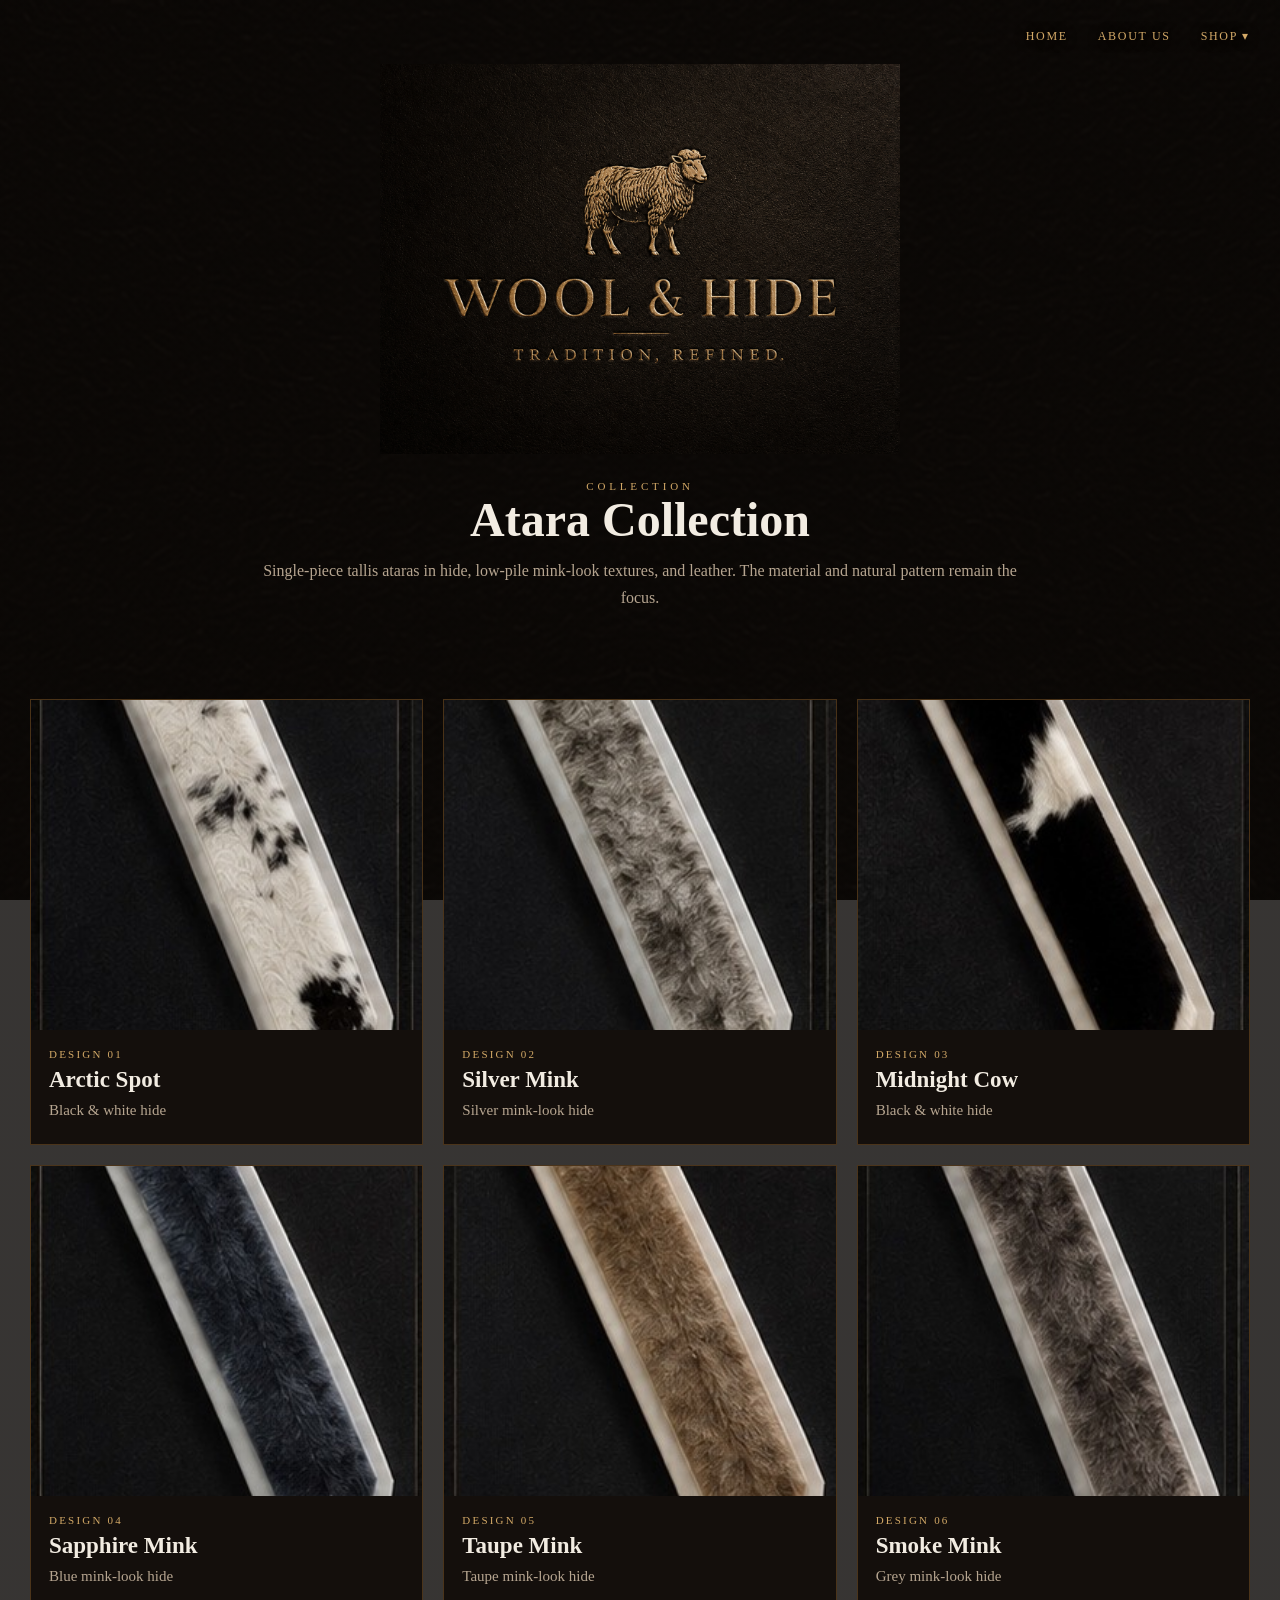
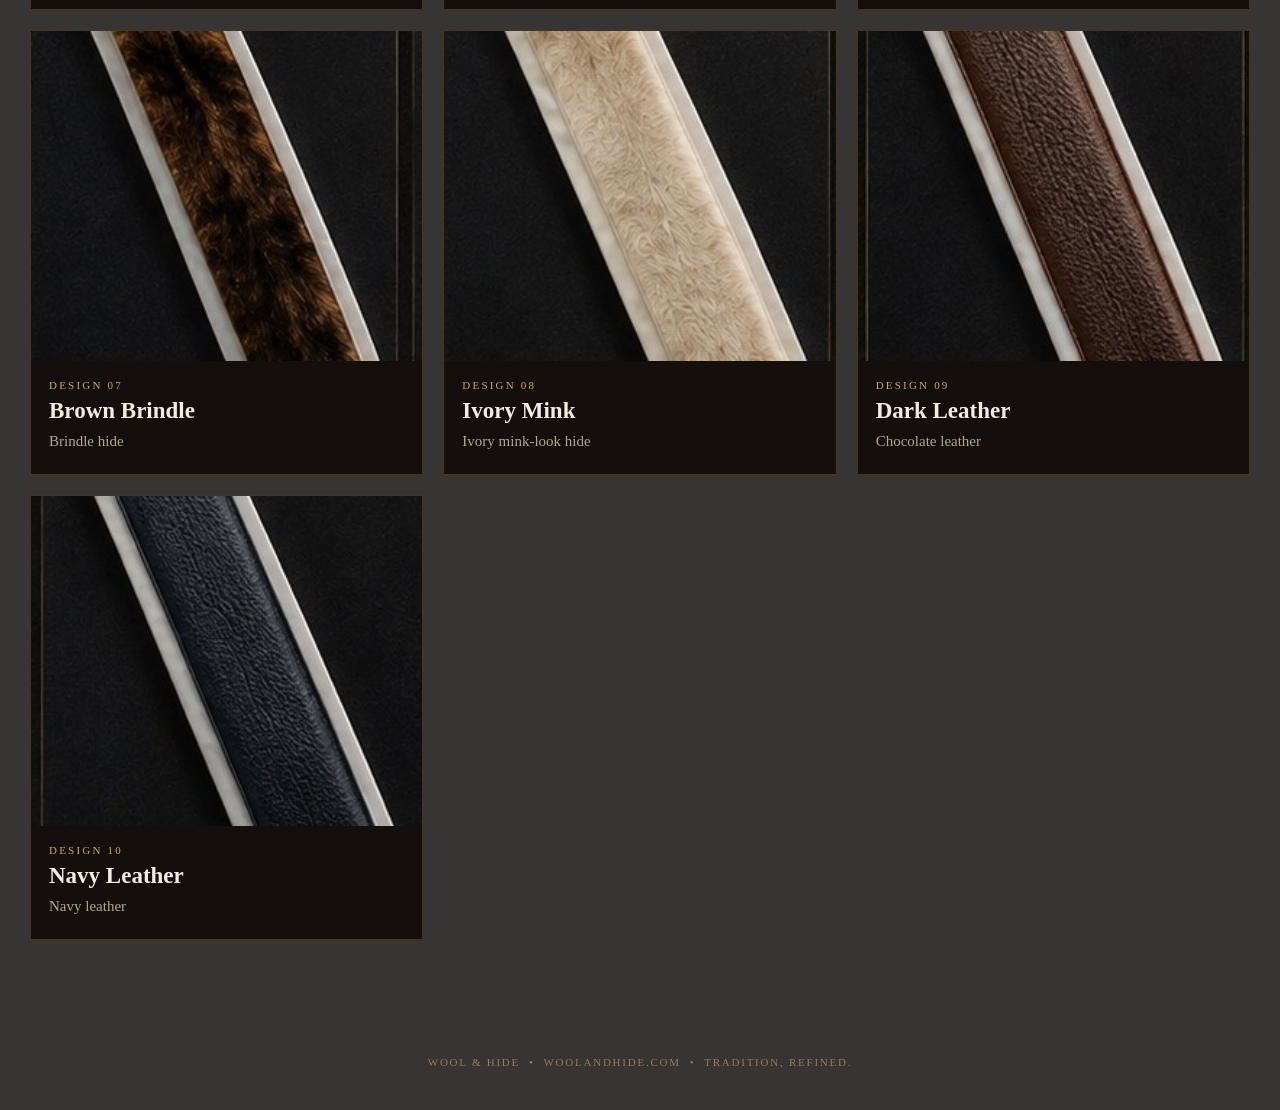
==== ataras.html @ 0e9d09ce "Add files via upload" ====
<!doctype html><html><head><meta charset="utf-8"><meta name="viewport" content="width=device-width,initial-scale=1">
<title>Atara Collection | Wool & Hide</title><link rel="stylesheet" href="styles.css"></head><body>
<header class="topbar"><div class="shell nav">
<a class="brand-mini" href="index.html">WOOL & HIDE</a>
<nav class="nav-right">
<a class="navlink" href="index.html">Home</a>
<a class="navlink" href="index.html#about">About Us</a>
<div class="dropdown">
<button class="dropbtn">Shop ▾</button>
<div class="dropdown-menu">
<a href="tallis.html">Tallis Collection</a>
<a href="ataras.html">Atara Collection</a>
<a href="gartels.html">Gartel Collection</a>
</div></div>
</nav></div></header>
<section class="page-hero"><div class="shell"><img class="logo-small" src="assets/logo.png" alt="Wool & Hide"><div class="eyebrow">Collection</div><h1>Atara Collection</h1><p>Single-piece tallis ataras in hide, low-pile mink-look textures, and leather. The material and natural pattern remain the focus.</p></div></section>
<main class="shell"><section class="grid"><article class="product" data-image="assets/products/ataras/1.jpg" data-title="Arctic Spot" data-material="Black & white hide" data-desc="A natural ivory hide with irregular dark markings. The hide itself supplies the visual pattern.">
<img src="assets/products/ataras/1.jpg" alt="Arctic Spot">
<div class="product-copy"><div class="num">Design 01</div><h3>Arctic Spot</h3><p>Black & white hide</p></div></article><article class="product" data-image="assets/products/ataras/2.jpg" data-title="Silver Mink" data-material="Silver mink-look hide" data-desc="A cool grey, low-pile hide with subtle tonal movement and a restrained finish.">
<img src="assets/products/ataras/2.jpg" alt="Silver Mink">
<div class="product-copy"><div class="num">Design 02</div><h3>Silver Mink</h3><p>Silver mink-look hide</p></div></article><article class="product" data-image="assets/products/ataras/3.jpg" data-title="Midnight Cow" data-material="Black & white hide" data-desc="A bolder black-and-white natural hide pattern with strong contrast and a traditional white border.">
<img src="assets/products/ataras/3.jpg" alt="Midnight Cow">
<div class="product-copy"><div class="num">Design 03</div><h3>Midnight Cow</h3><p>Black & white hide</p></div></article><article class="product" data-image="assets/products/ataras/4.jpg" data-title="Sapphire Mink" data-material="Blue mink-look hide" data-desc="Deep muted blue with short, controlled texture rather than a long fur appearance.">
<img src="assets/products/ataras/4.jpg" alt="Sapphire Mink">
<div class="product-copy"><div class="num">Design 04</div><h3>Sapphire Mink</h3><p>Blue mink-look hide</p></div></article><article class="product" data-image="assets/products/ataras/5.jpg" data-title="Taupe Mink" data-material="Taupe mink-look hide" data-desc="Warm taupe with natural tonal variation and a soft, understated finish.">
<img src="assets/products/ataras/5.jpg" alt="Taupe Mink">
<div class="product-copy"><div class="num">Design 05</div><h3>Taupe Mink</h3><p>Taupe mink-look hide</p></div></article><article class="product" data-image="assets/products/ataras/6.jpg" data-title="Smoke Mink" data-material="Grey mink-look hide" data-desc="Smoky charcoal-grey texture with slight movement through the surface.">
<img src="assets/products/ataras/6.jpg" alt="Smoke Mink">
<div class="product-copy"><div class="num">Design 06</div><h3>Smoke Mink</h3><p>Grey mink-look hide</p></div></article><article class="product" data-image="assets/products/ataras/7.jpg" data-title="Brown Brindle" data-material="Brindle hide" data-desc="Natural dark brown and black brindle striping for a rich, masculine hide pattern.">
<img src="assets/products/ataras/7.jpg" alt="Brown Brindle">
<div class="product-copy"><div class="num">Design 07</div><h3>Brown Brindle</h3><p>Brindle hide</p></div></article><article class="product" data-image="assets/products/ataras/8.jpg" data-title="Ivory Mink" data-material="Ivory mink-look hide" data-desc="Cream and ivory tonal texture for a lighter, refined option.">
<img src="assets/products/ataras/8.jpg" alt="Ivory Mink">
<div class="product-copy"><div class="num">Design 08</div><h3>Ivory Mink</h3><p>Ivory mink-look hide</p></div></article><article class="product" data-image="assets/products/ataras/9.jpg" data-title="Dark Leather" data-material="Chocolate leather" data-desc="Deep brown leather, clean and understated, with the material itself providing the finish.">
<img src="assets/products/ataras/9.jpg" alt="Dark Leather">
<div class="product-copy"><div class="num">Design 09</div><h3>Dark Leather</h3><p>Chocolate leather</p></div></article><article class="product" data-image="assets/products/ataras/10.jpg" data-title="Navy Leather" data-material="Navy leather" data-desc="Very dark navy leather that reads almost black from a distance with subtle blue character up close.">
<img src="assets/products/ataras/10.jpg" alt="Navy Leather">
<div class="product-copy"><div class="num">Design 10</div><h3>Navy Leather</h3><p>Navy leather</p></div></article></section></main>
<div class="modal"><div class="modal-card">
<div class="modal-media"><div class="modal-main-wrap"><img class="modal-image" src="" alt=""></div><div class="modal-thumbs"></div></div>
<div class="modal-info"><button class="close">×</button><div class="eyebrow modal-material"></div><h2 class="modal-title"></h2><div class="detail-rule"></div><p class="modal-desc"></p><div class="detail-list">Wool & Hide<br>Concept collection • No online checkout</div></div>
</div></div>
<footer><div class="shell">Wool &amp; Hide &nbsp;•&nbsp; woolandhide.com &nbsp;•&nbsp; Tradition, Refined.</div></footer><script src="site.js"></script></body></html>
---- styles.css ----
:root{
  --black:#080706;
  --black2:#0e0a08;
  --espresso:#1b110c;
  --gold:#b37a36;
  --gold2:#d3a967;
  --cream:#efe3d2;
  --muted:#b6a590;
  --line:rgba(179,122,54,.35);
  --panel:rgba(19,13,9,.94);
}
*{box-sizing:border-box}
html{scroll-behavior:smooth}
body{
  margin:0;color:var(--cream);font-family:Georgia,"Times New Roman",serif;
  background:
    linear-gradient(rgba(10,7,5,.18),rgba(7,5,4,.30)),
    url("assets/leather-bg-uniform.jpg") center top / cover fixed no-repeat;
  min-height:100vh;
}
a{color:inherit;text-decoration:none}
img{display:block;max-width:100%}
.shell{width:min(1220px,calc(100% - 40px));margin:auto}

/* NAV */
.topbar{
  position:absolute;top:0;left:0;right:0;z-index:50;
  background:transparent;border-bottom:0;backdrop-filter:none
}
.nav{height:72px;display:flex;align-items:center;justify-content:flex-end}
.brand-mini{display:none}
.nav-right{display:flex;align-items:center;gap:30px}
.navlink,.dropbtn{
  background:none;border:0;color:var(--gold2);font:inherit;cursor:pointer;
  text-transform:uppercase;letter-spacing:.14em;font-size:12px;padding:24px 0;
  text-shadow:0 1px 12px rgba(0,0,0,.5)
}
.navlink:hover,.dropbtn:hover{color:#e7c58b}
.dropdown{position:relative}
.dropdown-menu{
  position:absolute;right:0;top:58px;min-width:240px;background:#1a100b;
  border:1px solid rgba(179,122,54,.48);box-shadow:0 20px 55px rgba(0,0,0,.55);
  opacity:0;visibility:hidden;transform:translateY(-8px);transition:.18s ease
}
.dropdown:hover .dropdown-menu,.dropdown:focus-within .dropdown-menu{
  opacity:1;visibility:visible;transform:translateY(0)
}
.dropdown-menu a{
  display:block;padding:16px 18px;border-bottom:1px solid rgba(179,122,54,.15);
  font-size:13px;text-transform:uppercase;letter-spacing:.1em;color:var(--gold2)
}
.dropdown-menu a:hover{background:#24160e;color:#f0cf95}

/* HERO */
.hero{
  min-height:76vh;display:flex;align-items:center;justify-content:center;
  padding:92px 20px 52px;text-align:center
}
.hero-inner{width:min(1020px,100%)}
.hero-logo{width:min(960px,98%);margin:0 auto;filter:drop-shadow(0 24px 48px rgba(0,0,0,.5))}
.hero-kicker{margin-top:24px;color:var(--gold2);letter-spacing:.38em;text-transform:uppercase;font-size:12px}
.hero-copy{max-width:760px;margin:17px auto 0;color:#cbbba7;line-height:1.78;font-size:18px}
.btn{
  display:inline-block;margin-top:28px;padding:14px 24px;border:1px solid var(--gold);
  color:var(--gold2);text-transform:uppercase;letter-spacing:.14em;font-size:12px
}
.btn:hover{background:var(--gold);color:#100b08}

/* SECTIONS */
.section{padding:76px 0}
.section.alt{background:transparent;border:0}
.section-head{text-align:center;margin-bottom:38px}
.eyebrow{color:var(--gold2);font-size:11px;letter-spacing:.35em;text-transform:uppercase}
h1,h2,h3{font-weight:600}
.section h2{font-size:44px;margin:10px 0 12px}
.section-head p{max-width:740px;margin:0 auto;color:var(--muted);font-size:17px;line-height:1.7}

/* ABOUT */
.about-grid{display:grid;grid-template-columns:1.05fr .95fr;gap:44px;align-items:center}
.about-copy h2{font-size:44px;margin:8px 0 16px}
.about-copy p{color:#c6b6a2;line-height:1.8;font-size:17px}
.about-panel{
  min-height:380px;border:1px solid var(--line);padding:28px;display:flex;align-items:flex-end;
  background:
    linear-gradient(180deg,rgba(0,0,0,.05),rgba(0,0,0,.65)),
    url('assets/products/challah/3.jpg') center/cover no-repeat;
  box-shadow:inset 0 0 0 8px rgba(0,0,0,.12)
}
.about-quote{
  background:rgba(10,7,5,.83);border:1px solid var(--line);padding:24px;
  color:var(--cream);font-size:22px;line-height:1.5
}

/* COLLECTIONS */
.collections{display:grid;grid-template-columns:repeat(3,1fr);gap:24px}
.collection-card{
  border:1px solid var(--line);background:linear-gradient(180deg,rgba(20,13,9,.92),rgba(13,9,7,.94));
  overflow:hidden;transition:.2s ease
}
.collection-card:hover{transform:translateY(-5px);border-color:rgba(211,169,103,.72)}
.collection-card img{width:100%;height:355px;object-fit:cover}
.collection-body{padding:23px}
.collection-body h3{font-size:28px;margin:0 0 8px;color:var(--gold2)}
.collection-body p{margin:0 0 18px;color:#c2b19c;line-height:1.6}
.collection-link{font-size:12px;letter-spacing:.18em;text-transform:uppercase;color:var(--gold2)}

/* PAGE HERO */
.page-hero{text-align:center;padding:64px 0 38px;border-bottom:1px solid var(--line)}
.page-hero .logo-small{width:min(520px,88%);margin:0 auto 26px}
.page-hero h1{font-size:48px;margin:0 0 10px}
.page-hero p{max-width:760px;margin:auto;color:var(--muted);line-height:1.7}

/* PRODUCTS */
.grid{display:grid;grid-template-columns:repeat(3,1fr);gap:20px;padding:50px 0 82px}
.product{
  cursor:pointer;background:rgba(18,12,9,.93);border:1px solid var(--line);overflow:hidden;transition:.2s ease
}
.product:hover{transform:translateY(-4px);border-color:rgba(211,169,103,.72)}
.product img{width:100%;height:330px;object-fit:cover}
.product-copy{padding:18px 18px 21px}
.num{font-size:11px;color:var(--gold2);letter-spacing:.2em;text-transform:uppercase}
.product h3{font-size:23px;margin:7px 0 6px}
.product p{color:var(--muted);line-height:1.55;margin:0;font-size:15px}

/* MODAL */
.modal{position:fixed;inset:0;background:rgba(0,0,0,.86);display:none;align-items:center;justify-content:center;padding:25px;z-index:80}
.modal.open{display:flex}
.modal-card{max-width:980px;width:100%;display:grid;grid-template-columns:1.15fr .85fr;background:#0f0a08;border:1px solid rgba(211,169,103,.55);box-shadow:0 25px 80px #000}
.modal-card img{width:100%;height:620px;object-fit:cover}
.modal-info{padding:42px;position:relative}
.close{position:absolute;top:18px;right:18px;background:none;border:0;color:var(--cream);font-size:30px;cursor:pointer}
.modal-info h2{font-size:38px;margin:36px 0 12px}
.modal-info p{color:#c9baa7;line-height:1.75}
.detail-rule{width:70px;border-top:1px solid var(--gold);margin:24px 0}
.detail-list{color:var(--muted);line-height:1.9}

footer{border-top:1px solid var(--line);padding:34px 0 42px;text-align:center;color:#987b59;letter-spacing:.16em;text-transform:uppercase;font-size:11px}

@media(max-width:860px){
  .shell{width:min(100% - 24px,1220px)}
  .nav{height:58px}.brand-mini{font-size:14px}.nav-right{gap:17px}.navlink,.dropbtn{font-size:10px}
  .hero{min-height:62vh;padding-top:46px}.hero-copy{font-size:16px}
  .about-grid,.collections,.grid{grid-template-columns:1fr}
  .collection-card img,.product img{height:auto;max-height:440px}
  .section h2,.about-copy h2{font-size:34px}.page-hero h1{font-size:38px}
  .modal-card{grid-template-columns:1fr;max-height:90vh;overflow:auto}.modal-card img{height:auto}
}

/* Gartel multi-view product gallery */
.modal-media{background:#0b0806;display:flex;flex-direction:column;min-width:0}
.modal-main-wrap{display:flex;align-items:center;justify-content:center;min-height:500px;background:#0a0705}
.modal-card .modal-image{width:100%;height:560px;object-fit:contain;background:#0a0705}
.modal-thumbs{display:grid;grid-template-columns:repeat(3,1fr);gap:8px;padding:10px;background:#0a0705;border-top:1px solid var(--line)}
.modal-thumb{border:1px solid rgba(179,122,54,.25);background:#110b08;padding:0;cursor:pointer;overflow:hidden}
.modal-thumb.active{border-color:var(--gold2)}
.modal-thumb img{width:100%;height:92px;object-fit:cover}
.view-label{display:block;padding:7px 5px;color:var(--muted);font-family:Georgia,"Times New Roman",serif;font-size:10px;letter-spacing:.12em;text-transform:uppercase}
.product-view-note{margin-top:10px;color:#9d876d;font-size:12px;letter-spacing:.08em;text-transform:uppercase}
@media(max-width:860px){
 .modal-main-wrap{min-height:0}
 .modal-card .modal-image{height:auto;max-height:55vh}
 .modal-thumb img{height:70px}
}

/* Continuous homepage flow */
.hero + .section,
.section + .section{
  border-top:0 !important;
}
#about,
#collections{
  box-shadow:none !important;
}

/* Single continuous hide surface */
.hero,.section,#about,#collections,.page-hero,main,footer{background:transparent}

/* Uniform continuous leather surface across all sections */
.hero,.section,.section.alt,#about,#collections,.page-hero,main,footer{
  background:transparent !important;
  border-top:0 !important;
  border-bottom:0 !important;
  box-shadow:none !important;
}


/* Added for 4 home collection cards including Lulav & Esrog Sets */
@media(min-width:861px) and (max-width:1200px){
  .collections{grid-template-columns:repeat(2,1fr)}
}
@media(min-width:1201px){
  .collections{grid-template-columns:repeat(4,1fr)}
}

/* Homepage hierarchy: collections first and more prominent */
#collections{
  padding-top:42px;
  padding-bottom:84px;
}
#collections .section-head{
  margin-bottom:30px;
}
#collections .section-head h2{
  font-size:50px;
}
#collections .collection-card{
  box-shadow:0 18px 45px rgba(0,0,0,.24);
}
#about{
  padding-top:68px;
}

/* Five collection cards on larger screens */
@media(min-width:1201px){
  .collections{grid-template-columns:repeat(5,1fr);gap:18px}
  .collection-card img{height:285px}
  .collection-body{padding:19px}
  .collection-body h3{font-size:24px}
  .collection-body p{font-size:14px}
}

/* Homepage: let the products take over immediately after the logo */
body.homepage .hero{min-height:auto}

/* v21 homepage hierarchy */
.hero{
  min-height:auto;
  padding:88px 20px 28px;
}
#collections{
  padding-top:18px !important;
  padding-bottom:74px;
}
#collections .collections{
  margin-top:0;
}
@media(min-width:1201px){
  #collections .collections{
    grid-template-columns:repeat(5,1fr);
    gap:18px;
  }
  #collections .collection-card img{
    height:285px;
  }
  #collections .collection-body{
    padding:19px;
  }
  #collections .collection-body h3{
    font-size:23px;
  }
}
@media(min-width:861px) and (max-width:1200px){
  #collections .collections{grid-template-columns:repeat(3,1fr)}
}


/* v22 small collections heading */
.collections-head{
  margin-bottom:18px;
  text-align:center;
}
.collections-head .eyebrow{
  font-size:18px;
  letter-spacing:.18em;
}

/* v27 Tallis Collection */
@media(min-width:1201px){
  #collections .collections{
    grid-template-columns:repeat(3,1fr);
    gap:22px;
  }
}
.tallis-grid .product img{
  object-fit:cover;
  object-position:center top;
}

/* Wool & Hide launch theme */
:root{
  --gold:#c9a46a;
  --cream:#f2ece2;
  --espresso:#120d09;
}
body{
  background:
    linear-gradient(rgba(11,8,6,.82),rgba(11,8,6,.82)),
    url('assets/leather-bg-uniform.jpg') center/cover fixed;
}
.hero-kicker{
  letter-spacing:.34em;
  text-transform:uppercase;
}
#collections .collections{
  grid-template-columns:repeat(3,minmax(0,1fr)) !important;
  gap:28px !important;
}
.collection-card{
  border:1px solid rgba(201,164,106,.18);
  background:rgba(16,11,8,.82);
}
.collection-body h3{
  letter-spacing:.04em;
}
@media(max-width:900px){
  #collections .collections{grid-template-columns:1fr !important;}
}
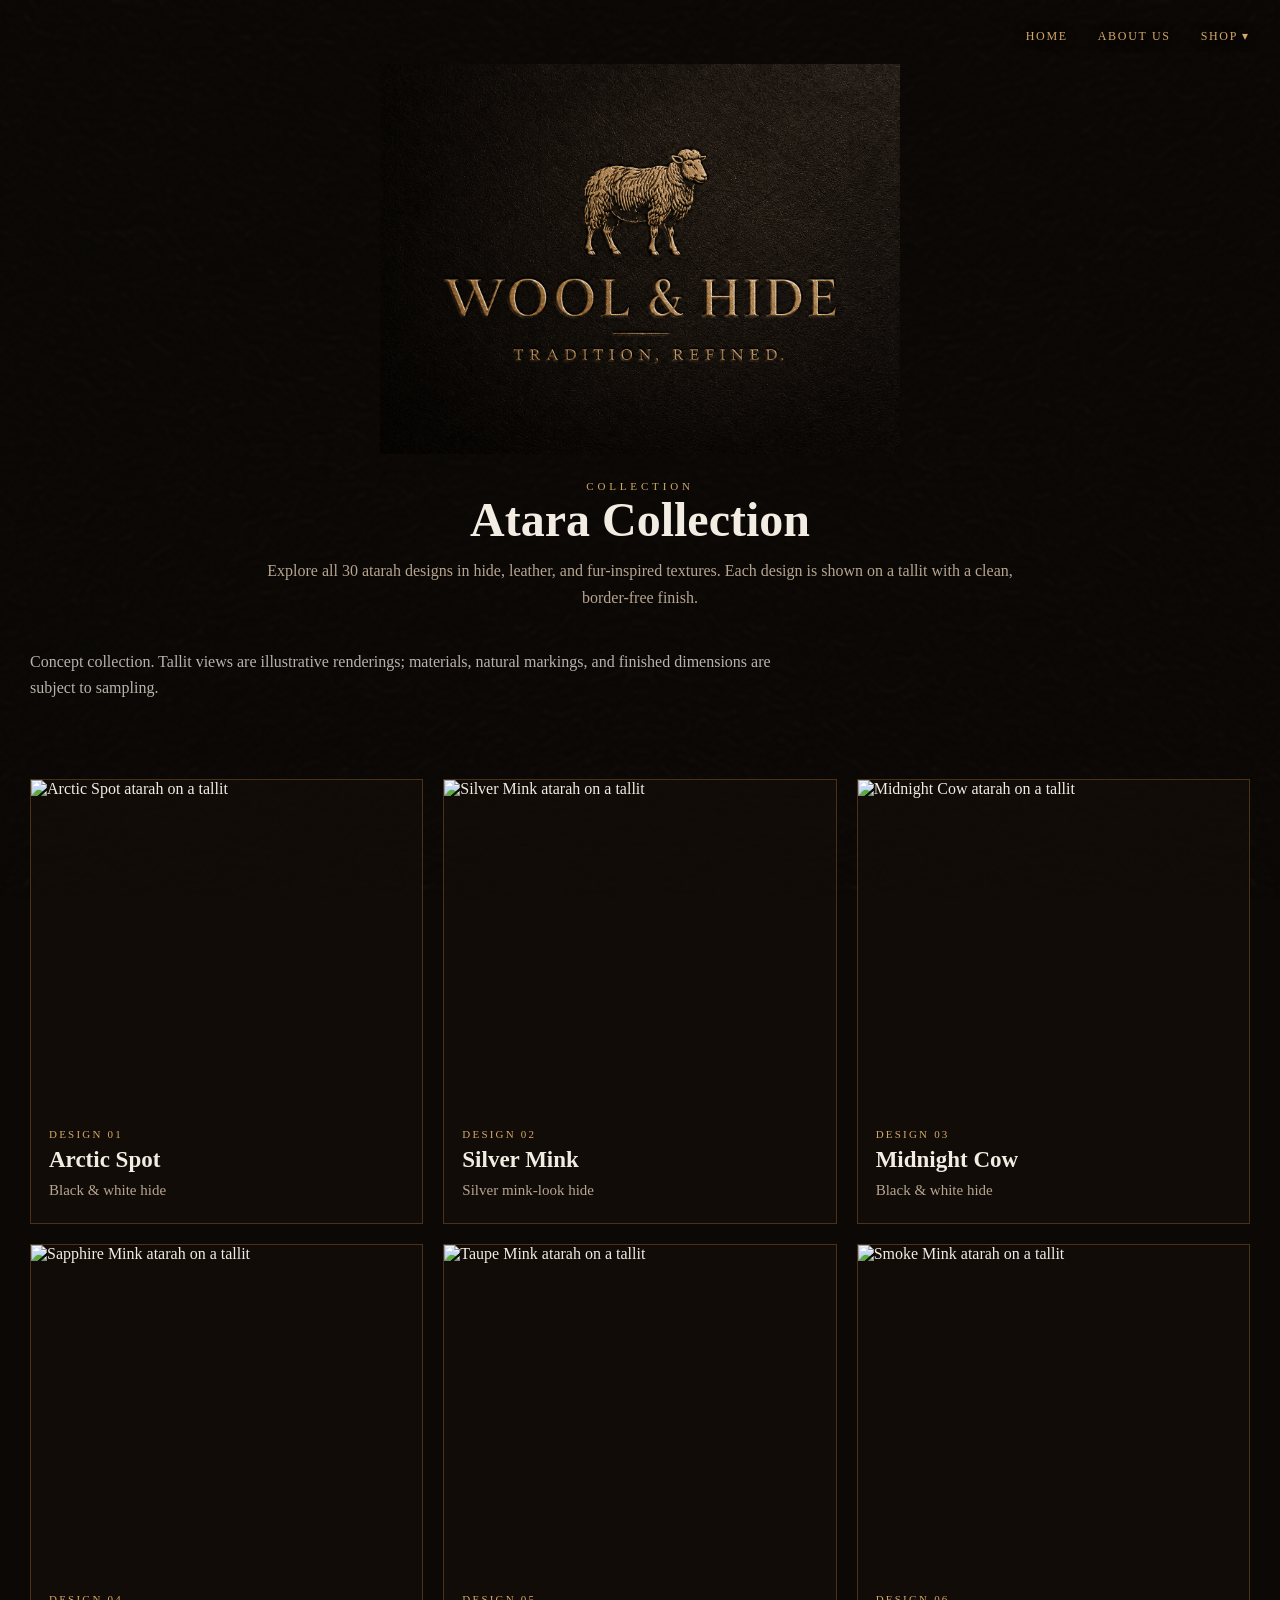
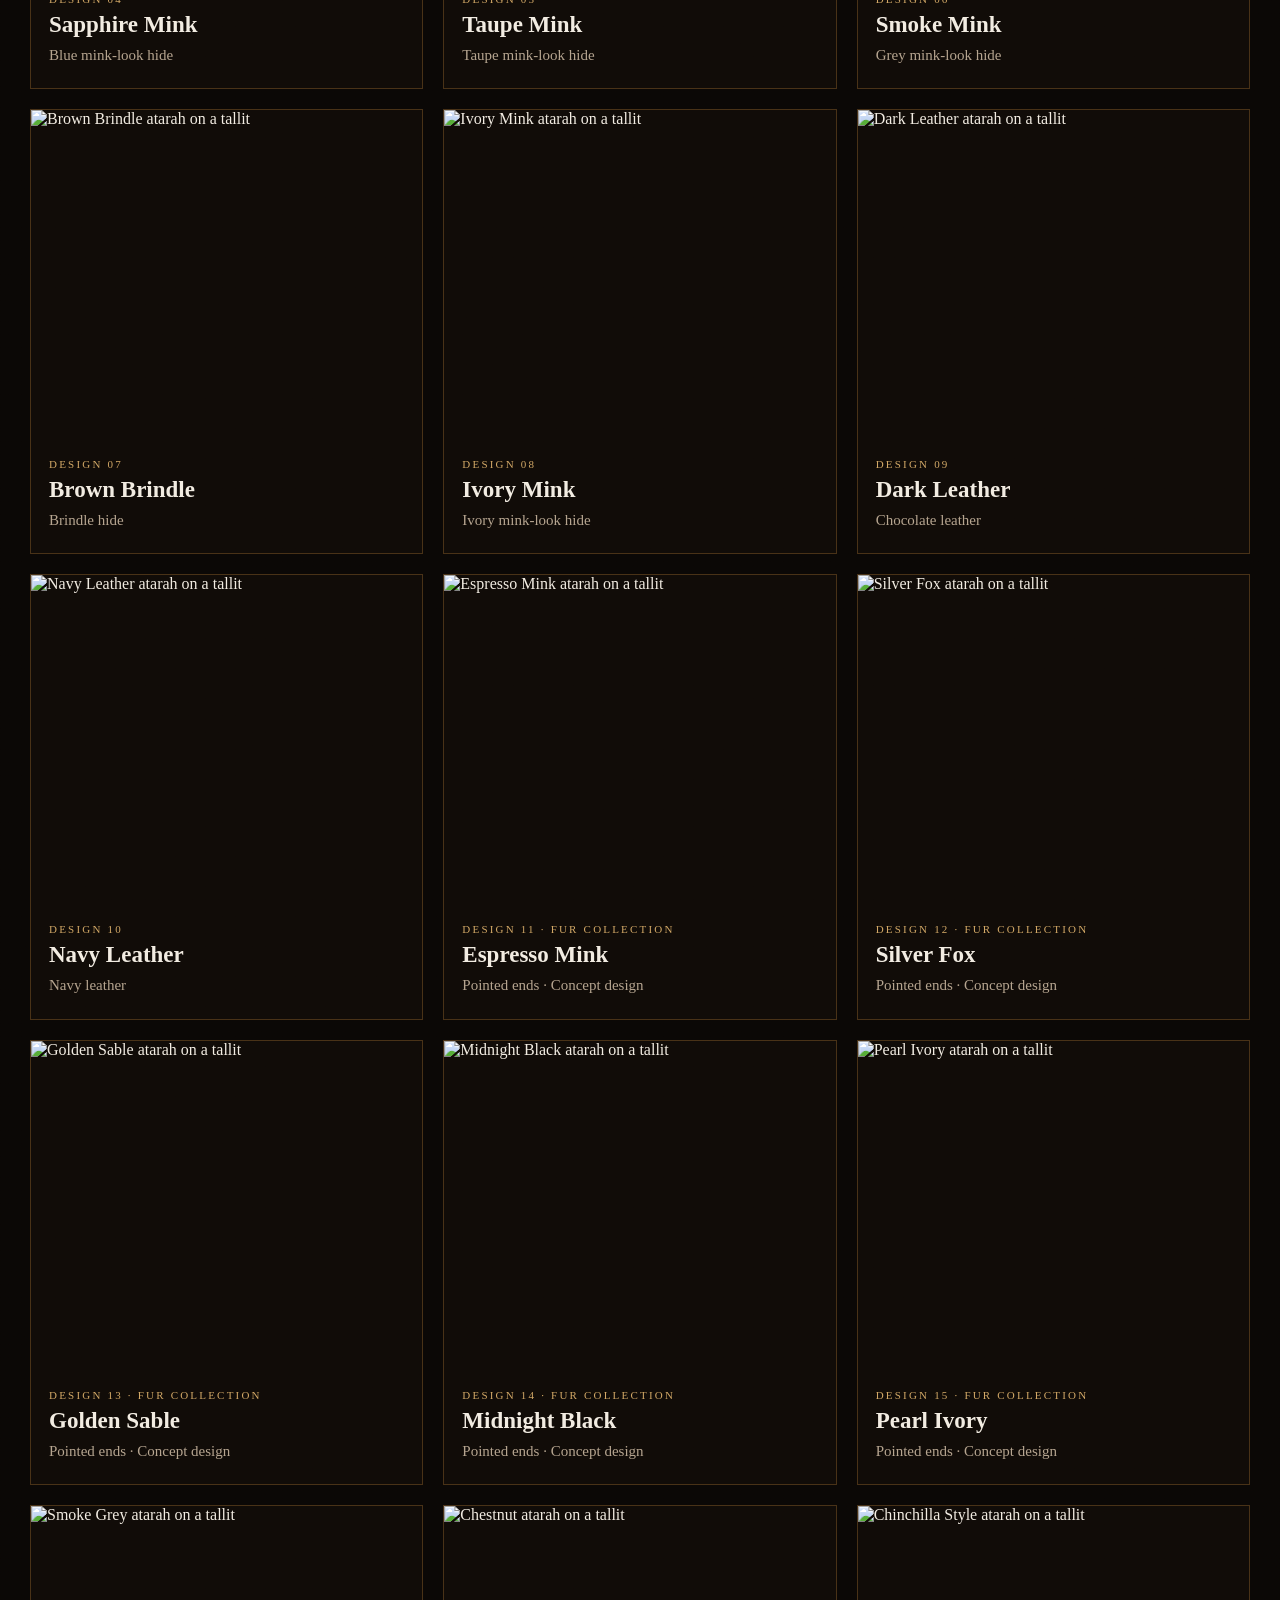
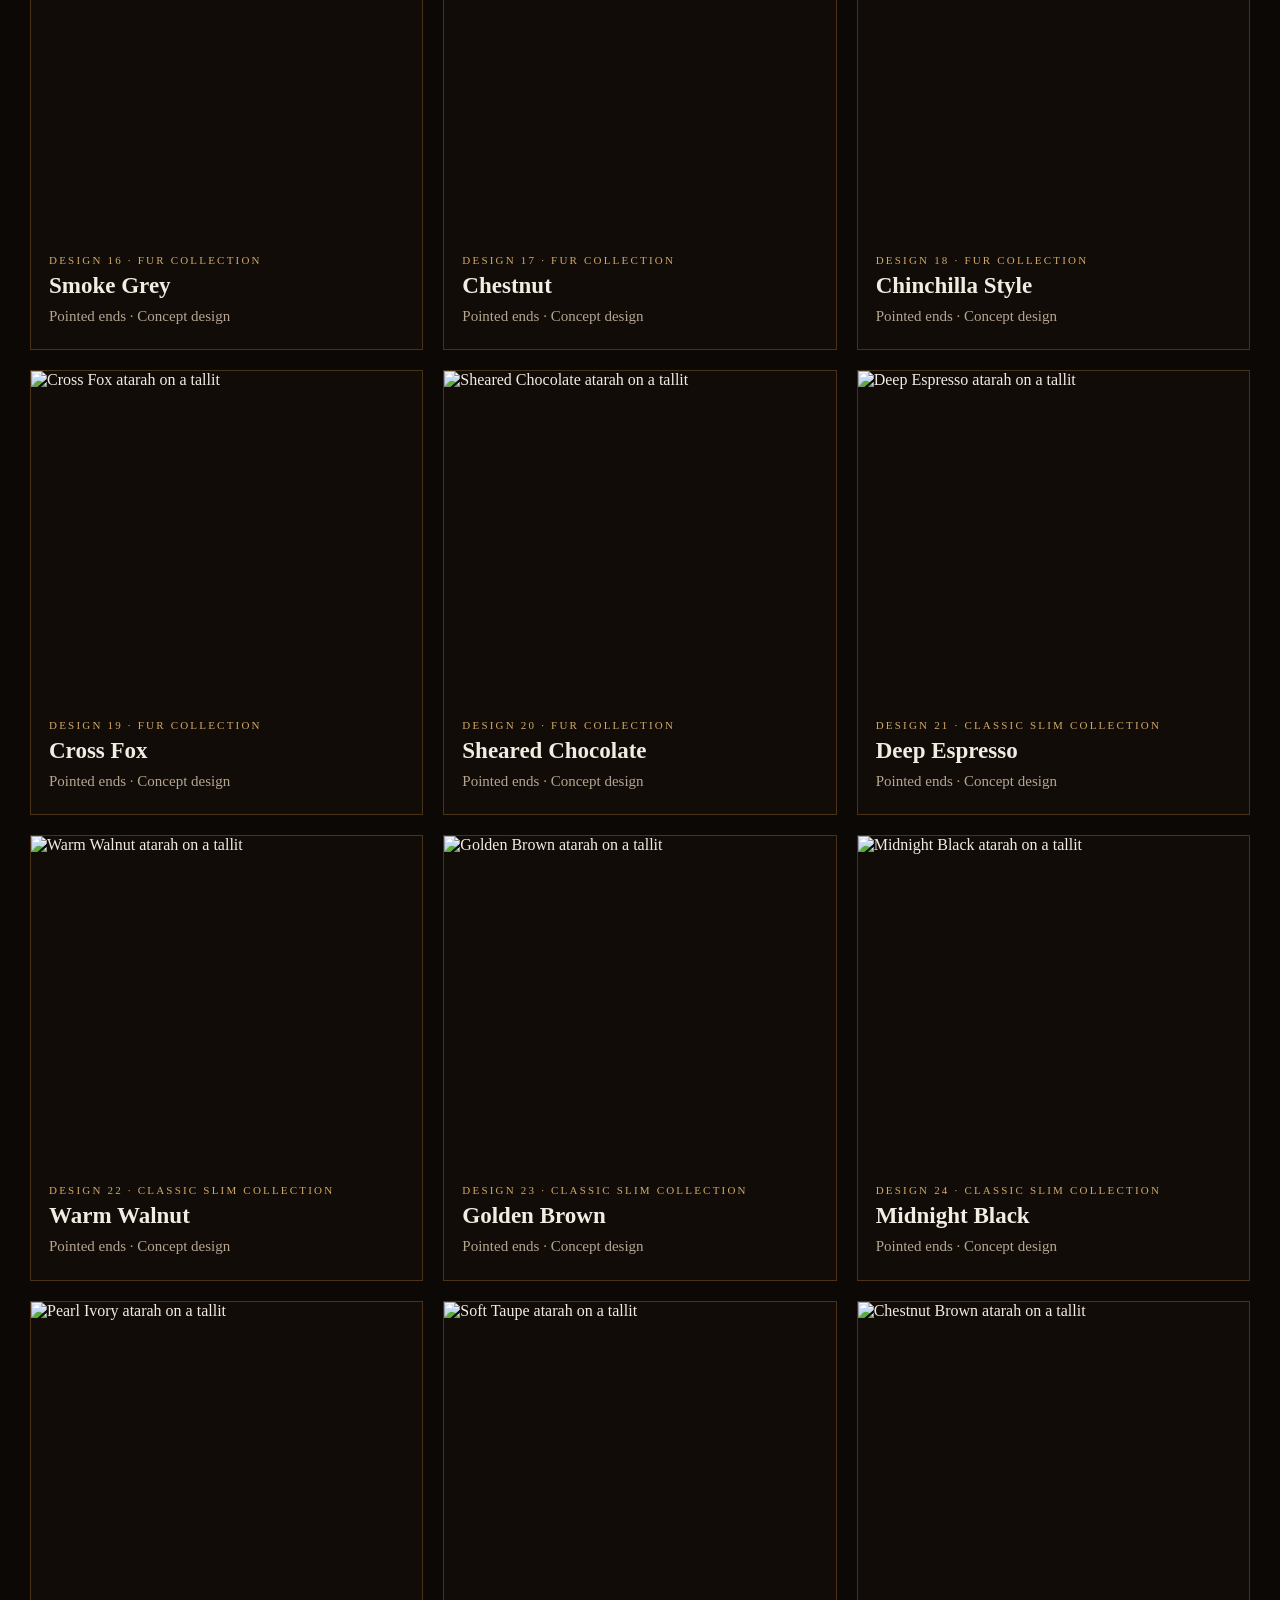
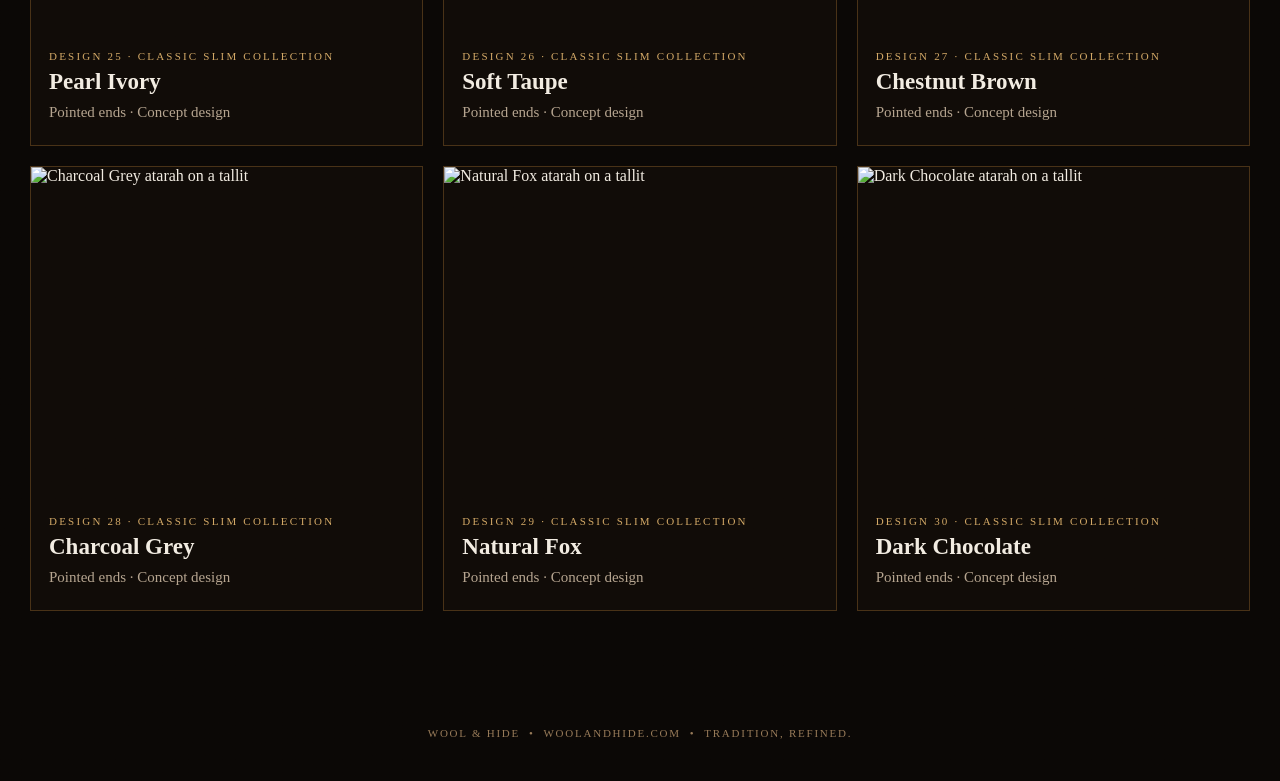
==== commit c0d6d9c7: "Add files via upload" ====
--- a/ataras.html
+++ b/ataras.html
@@ -1,7 +1,9 @@
-<!doctype html><html><head><meta charset="utf-8"><meta name="viewport" content="width=device-width,initial-scale=1">
-<title>Atara Collection | Wool & Hide</title><link rel="stylesheet" href="styles.css"></head><body>
+<!DOCTYPE html>
+
+<html><head><meta charset="utf-8"/><meta content="width=device-width,initial-scale=1" name="viewport"/>
+<title>Atara Collection | Wool &amp; Hide</title><link href="styles.css" rel="stylesheet"/></head><body>
 <header class="topbar"><div class="shell nav">
-<a class="brand-mini" href="index.html">WOOL & HIDE</a>
+<a class="brand-mini" href="index.html">WOOL &amp; HIDE</a>
 <nav class="nav-right">
 <a class="navlink" href="index.html">Home</a>
 <a class="navlink" href="index.html#about">About Us</a>
@@ -11,32 +13,35 @@
 <a href="tallis.html">Tallis Collection</a>
 <a href="ataras.html">Atara Collection</a>
 <a href="gartels.html">Gartel Collection</a>
+<a href="lulav-esrog.html">Lulav &amp; Esrog</a>
+<a href="megillah.html">Megillah Collection</a>
+<a href="tallis-bags.html">Tallis Bags</a>
 </div></div>
 </nav></div></header>
-<section class="page-hero"><div class="shell"><img class="logo-small" src="assets/logo.png" alt="Wool & Hide"><div class="eyebrow">Collection</div><h1>Atara Collection</h1><p>Single-piece tallis ataras in hide, low-pile mink-look textures, and leather. The material and natural pattern remain the focus.</p></div></section>
-<main class="shell"><section class="grid"><article class="product" data-image="assets/products/ataras/1.jpg" data-title="Arctic Spot" data-material="Black & white hide" data-desc="A natural ivory hide with irregular dark markings. The hide itself supplies the visual pattern.">
-<img src="assets/products/ataras/1.jpg" alt="Arctic Spot">
-<div class="product-copy"><div class="num">Design 01</div><h3>Arctic Spot</h3><p>Black & white hide</p></div></article><article class="product" data-image="assets/products/ataras/2.jpg" data-title="Silver Mink" data-material="Silver mink-look hide" data-desc="A cool grey, low-pile hide with subtle tonal movement and a restrained finish.">
-<img src="assets/products/ataras/2.jpg" alt="Silver Mink">
-<div class="product-copy"><div class="num">Design 02</div><h3>Silver Mink</h3><p>Silver mink-look hide</p></div></article><article class="product" data-image="assets/products/ataras/3.jpg" data-title="Midnight Cow" data-material="Black & white hide" data-desc="A bolder black-and-white natural hide pattern with strong contrast and a traditional white border.">
-<img src="assets/products/ataras/3.jpg" alt="Midnight Cow">
-<div class="product-copy"><div class="num">Design 03</div><h3>Midnight Cow</h3><p>Black & white hide</p></div></article><article class="product" data-image="assets/products/ataras/4.jpg" data-title="Sapphire Mink" data-material="Blue mink-look hide" data-desc="Deep muted blue with short, controlled texture rather than a long fur appearance.">
-<img src="assets/products/ataras/4.jpg" alt="Sapphire Mink">
-<div class="product-copy"><div class="num">Design 04</div><h3>Sapphire Mink</h3><p>Blue mink-look hide</p></div></article><article class="product" data-image="assets/products/ataras/5.jpg" data-title="Taupe Mink" data-material="Taupe mink-look hide" data-desc="Warm taupe with natural tonal variation and a soft, understated finish.">
-<img src="assets/products/ataras/5.jpg" alt="Taupe Mink">
-<div class="product-copy"><div class="num">Design 05</div><h3>Taupe Mink</h3><p>Taupe mink-look hide</p></div></article><article class="product" data-image="assets/products/ataras/6.jpg" data-title="Smoke Mink" data-material="Grey mink-look hide" data-desc="Smoky charcoal-grey texture with slight movement through the surface.">
-<img src="assets/products/ataras/6.jpg" alt="Smoke Mink">
-<div class="product-copy"><div class="num">Design 06</div><h3>Smoke Mink</h3><p>Grey mink-look hide</p></div></article><article class="product" data-image="assets/products/ataras/7.jpg" data-title="Brown Brindle" data-material="Brindle hide" data-desc="Natural dark brown and black brindle striping for a rich, masculine hide pattern.">
-<img src="assets/products/ataras/7.jpg" alt="Brown Brindle">
-<div class="product-copy"><div class="num">Design 07</div><h3>Brown Brindle</h3><p>Brindle hide</p></div></article><article class="product" data-image="assets/products/ataras/8.jpg" data-title="Ivory Mink" data-material="Ivory mink-look hide" data-desc="Cream and ivory tonal texture for a lighter, refined option.">
-<img src="assets/products/ataras/8.jpg" alt="Ivory Mink">
-<div class="product-copy"><div class="num">Design 08</div><h3>Ivory Mink</h3><p>Ivory mink-look hide</p></div></article><article class="product" data-image="assets/products/ataras/9.jpg" data-title="Dark Leather" data-material="Chocolate leather" data-desc="Deep brown leather, clean and understated, with the material itself providing the finish.">
-<img src="assets/products/ataras/9.jpg" alt="Dark Leather">
-<div class="product-copy"><div class="num">Design 09</div><h3>Dark Leather</h3><p>Chocolate leather</p></div></article><article class="product" data-image="assets/products/ataras/10.jpg" data-title="Navy Leather" data-material="Navy leather" data-desc="Very dark navy leather that reads almost black from a distance with subtle blue character up close.">
-<img src="assets/products/ataras/10.jpg" alt="Navy Leather">
-<div class="product-copy"><div class="num">Design 10</div><h3>Navy Leather</h3><p>Navy leather</p></div></article></section></main>
+<section class="page-hero"><div class="shell"><img alt="Wool &amp; Hide" class="logo-small" src="assets/logo.png"/><div class="eyebrow">Collection</div><h1>Atara Collection</h1><p>Explore all 30 atarah designs in hide, leather, and fur-inspired textures. Each design is shown on a tallit with a clean, border-free finish.</p></div></section>
+<main class="shell"><p class="collection-note">Concept collection. Tallit views are illustrative renderings; materials, natural markings, and finished dimensions are subject to sampling.</p><section class="grid"><article aria-label="View Arctic Spot" class="product" data-desc="A natural ivory hide with irregular dark markings. The hide itself supplies the visual pattern. Flush-edge finish with no decorative border. Tallit view is an illustrative concept rendering." data-gallery="assets/products/ataras/1-borderless.jpg" data-image="assets/products/ataras/1-borderless.jpg" data-material="Black &amp; white hide" data-title="Arctic Spot" role="button" tabindex="0">
+<img alt="Arctic Spot atarah on a tallit" loading="lazy" src="assets/products/ataras/1-borderless.jpg"/>
+<div class="product-copy"><div class="num">Design 01</div><h3>Arctic Spot</h3><p>Black &amp; white hide</p></div></article><article aria-label="View Silver Mink" class="product" data-desc="A cool grey, low-pile hide with subtle tonal movement and a restrained finish. Flush-edge finish with no decorative border. Tallit view is an illustrative concept rendering." data-gallery="assets/products/ataras/2-borderless.jpg" data-image="assets/products/ataras/2-borderless.jpg" data-material="Silver mink-look hide" data-title="Silver Mink" role="button" tabindex="0">
+<img alt="Silver Mink atarah on a tallit" loading="lazy" src="assets/products/ataras/2-borderless.jpg"/>
+<div class="product-copy"><div class="num">Design 02</div><h3>Silver Mink</h3><p>Silver mink-look hide</p></div></article><article aria-label="View Midnight Cow" class="product" data-desc="A bolder black-and-white natural hide pattern with strong contrast. Flush-edge finish with no decorative border. Tallit view is an illustrative concept rendering." data-gallery="assets/products/ataras/3-borderless.jpg" data-image="assets/products/ataras/3-borderless.jpg" data-material="Black &amp; white hide" data-title="Midnight Cow" role="button" tabindex="0">
+<img alt="Midnight Cow atarah on a tallit" loading="lazy" src="assets/products/ataras/3-borderless.jpg"/>
+<div class="product-copy"><div class="num">Design 03</div><h3>Midnight Cow</h3><p>Black &amp; white hide</p></div></article><article aria-label="View Sapphire Mink" class="product" data-desc="Deep muted blue with short, controlled texture rather than a long fur appearance. Flush-edge finish with no decorative border. Tallit view is an illustrative concept rendering." data-gallery="assets/products/ataras/4-borderless.jpg" data-image="assets/products/ataras/4-borderless.jpg" data-material="Blue mink-look hide" data-title="Sapphire Mink" role="button" tabindex="0">
+<img alt="Sapphire Mink atarah on a tallit" loading="lazy" src="assets/products/ataras/4-borderless.jpg"/>
+<div class="product-copy"><div class="num">Design 04</div><h3>Sapphire Mink</h3><p>Blue mink-look hide</p></div></article><article aria-label="View Taupe Mink" class="product" data-desc="Warm taupe with natural tonal variation and a soft, understated finish. Flush-edge finish with no decorative border. Tallit view is an illustrative concept rendering." data-gallery="assets/products/ataras/5-borderless.jpg" data-image="assets/products/ataras/5-borderless.jpg" data-material="Taupe mink-look hide" data-title="Taupe Mink" role="button" tabindex="0">
+<img alt="Taupe Mink atarah on a tallit" loading="lazy" src="assets/products/ataras/5-borderless.jpg"/>
+<div class="product-copy"><div class="num">Design 05</div><h3>Taupe Mink</h3><p>Taupe mink-look hide</p></div></article><article aria-label="View Smoke Mink" class="product" data-desc="Smoky charcoal-grey texture with slight movement through the surface. Flush-edge finish with no decorative border. Tallit view is an illustrative concept rendering." data-gallery="assets/products/ataras/6-borderless.jpg" data-image="assets/products/ataras/6-borderless.jpg" data-material="Grey mink-look hide" data-title="Smoke Mink" role="button" tabindex="0">
+<img alt="Smoke Mink atarah on a tallit" loading="lazy" src="assets/products/ataras/6-borderless.jpg"/>
+<div class="product-copy"><div class="num">Design 06</div><h3>Smoke Mink</h3><p>Grey mink-look hide</p></div></article><article aria-label="View Brown Brindle" class="product" data-desc="Natural dark brown and black brindle striping for a rich, masculine hide pattern. Flush-edge finish with no decorative border. Tallit view is an illustrative concept rendering." data-gallery="assets/products/ataras/7-borderless.jpg" data-image="assets/products/ataras/7-borderless.jpg" data-material="Brindle hide" data-title="Brown Brindle" role="button" tabindex="0">
+<img alt="Brown Brindle atarah on a tallit" loading="lazy" src="assets/products/ataras/7-borderless.jpg"/>
+<div class="product-copy"><div class="num">Design 07</div><h3>Brown Brindle</h3><p>Brindle hide</p></div></article><article aria-label="View Ivory Mink" class="product" data-desc="Cream and ivory tonal texture for a lighter, refined option. Flush-edge finish with no decorative border. Tallit view is an illustrative concept rendering." data-gallery="assets/products/ataras/8-borderless.jpg" data-image="assets/products/ataras/8-borderless.jpg" data-material="Ivory mink-look hide" data-title="Ivory Mink" role="button" tabindex="0">
+<img alt="Ivory Mink atarah on a tallit" loading="lazy" src="assets/products/ataras/8-borderless.jpg"/>
+<div class="product-copy"><div class="num">Design 08</div><h3>Ivory Mink</h3><p>Ivory mink-look hide</p></div></article><article aria-label="View Dark Leather" class="product" data-desc="Deep brown leather, clean and understated, with the material itself providing the finish. Flush-edge finish with no decorative border. Tallit view is an illustrative concept rendering." data-gallery="assets/products/ataras/9-borderless.jpg" data-image="assets/products/ataras/9-borderless.jpg" data-material="Chocolate leather" data-title="Dark Leather" role="button" tabindex="0">
+<img alt="Dark Leather atarah on a tallit" loading="lazy" src="assets/products/ataras/9-borderless.jpg"/>
+<div class="product-copy"><div class="num">Design 09</div><h3>Dark Leather</h3><p>Chocolate leather</p></div></article><article aria-label="View Navy Leather" class="product" data-desc="Very dark navy leather that reads almost black from a distance with subtle blue character up close. Flush-edge finish with no decorative border. Tallit view is an illustrative concept rendering." data-gallery="assets/products/ataras/10-borderless.jpg" data-image="assets/products/ataras/10-borderless.jpg" data-material="Navy leather" data-title="Navy Leather" role="button" tabindex="0">
+<img alt="Navy Leather atarah on a tallit" loading="lazy" src="assets/products/ataras/10-borderless.jpg"/>
+<div class="product-copy"><div class="num">Design 10</div><h3>Navy Leather</h3><p>Navy leather</p></div></article><article aria-label="View Espresso Mink, Fur Collection" class="product" data-desc="Espresso Mink from the fur collection. Pointed-end atarah shown on a tallit. Concept rendering; final materials and dimensions to be confirmed. Flush-edge finish with no decorative border. Tallit view is an illustrative concept rendering." data-gallery="assets/products/ataras/11-borderless.jpg" data-image="assets/products/ataras/11-borderless.jpg" data-material="Fur Collection" data-title="Espresso Mink" role="button" tabindex="0"><img alt="Espresso Mink atarah on a tallit" loading="lazy" src="assets/products/ataras/11-borderless.jpg"/><div class="product-copy"><div class="num">Design 11 · Fur Collection</div><h3>Espresso Mink</h3><p>Pointed ends · Concept design</p></div></article><article aria-label="View Silver Fox, Fur Collection" class="product" data-desc="Silver Fox from the fur collection. Pointed-end atarah shown on a tallit. Concept rendering; final materials and dimensions to be confirmed. Flush-edge finish with no decorative border. Tallit view is an illustrative concept rendering." data-gallery="assets/products/ataras/12-borderless.jpg" data-image="assets/products/ataras/12-borderless.jpg" data-material="Fur Collection" data-title="Silver Fox" role="button" tabindex="0"><img alt="Silver Fox atarah on a tallit" loading="lazy" src="assets/products/ataras/12-borderless.jpg"/><div class="product-copy"><div class="num">Design 12 · Fur Collection</div><h3>Silver Fox</h3><p>Pointed ends · Concept design</p></div></article><article aria-label="View Golden Sable, Fur Collection" class="product" data-desc="Golden Sable from the fur collection. Pointed-end atarah shown on a tallit. Concept rendering; final materials and dimensions to be confirmed. Flush-edge finish with no decorative border. Tallit view is an illustrative concept rendering." data-gallery="assets/products/ataras/13-borderless.jpg" data-image="assets/products/ataras/13-borderless.jpg" data-material="Fur Collection" data-title="Golden Sable" role="button" tabindex="0"><img alt="Golden Sable atarah on a tallit" loading="lazy" src="assets/products/ataras/13-borderless.jpg"/><div class="product-copy"><div class="num">Design 13 · Fur Collection</div><h3>Golden Sable</h3><p>Pointed ends · Concept design</p></div></article><article aria-label="View Midnight Black, Fur Collection" class="product" data-desc="Midnight Black from the fur collection. Pointed-end atarah shown on a tallit. Concept rendering; final materials and dimensions to be confirmed. Flush-edge finish with no decorative border. Tallit view is an illustrative concept rendering." data-gallery="assets/products/ataras/14-borderless.jpg" data-image="assets/products/ataras/14-borderless.jpg" data-material="Fur Collection" data-title="Midnight Black" role="button" tabindex="0"><img alt="Midnight Black atarah on a tallit" loading="lazy" src="assets/products/ataras/14-borderless.jpg"/><div class="product-copy"><div class="num">Design 14 · Fur Collection</div><h3>Midnight Black</h3><p>Pointed ends · Concept design</p></div></article><article aria-label="View Pearl Ivory, Fur Collection" class="product" data-desc="Pearl Ivory from the fur collection. Pointed-end atarah shown on a tallit. Concept rendering; final materials and dimensions to be confirmed. Flush-edge finish with no decorative border. Tallit view is an illustrative concept rendering." data-gallery="assets/products/ataras/15-borderless.jpg" data-image="assets/products/ataras/15-borderless.jpg" data-material="Fur Collection" data-title="Pearl Ivory" role="button" tabindex="0"><img alt="Pearl Ivory atarah on a tallit" loading="lazy" src="assets/products/ataras/15-borderless.jpg"/><div class="product-copy"><div class="num">Design 15 · Fur Collection</div><h3>Pearl Ivory</h3><p>Pointed ends · Concept design</p></div></article><article aria-label="View Smoke Grey, Fur Collection" class="product" data-desc="Smoke Grey from the fur collection. Pointed-end atarah shown on a tallit. Concept rendering; final materials and dimensions to be confirmed. Flush-edge finish with no decorative border. Tallit view is an illustrative concept rendering." data-gallery="assets/products/ataras/16-borderless.jpg" data-image="assets/products/ataras/16-borderless.jpg" data-material="Fur Collection" data-title="Smoke Grey" role="button" tabindex="0"><img alt="Smoke Grey atarah on a tallit" loading="lazy" src="assets/products/ataras/16-borderless.jpg"/><div class="product-copy"><div class="num">Design 16 · Fur Collection</div><h3>Smoke Grey</h3><p>Pointed ends · Concept design</p></div></article><article aria-label="View Chestnut, Fur Collection" class="product" data-desc="Chestnut from the fur collection. Pointed-end atarah shown on a tallit. Concept rendering; final materials and dimensions to be confirmed. Flush-edge finish with no decorative border. Tallit view is an illustrative concept rendering." data-gallery="assets/products/ataras/17-borderless.jpg" data-image="assets/products/ataras/17-borderless.jpg" data-material="Fur Collection" data-title="Chestnut" role="button" tabindex="0"><img alt="Chestnut atarah on a tallit" loading="lazy" src="assets/products/ataras/17-borderless.jpg"/><div class="product-copy"><div class="num">Design 17 · Fur Collection</div><h3>Chestnut</h3><p>Pointed ends · Concept design</p></div></article><article aria-label="View Chinchilla Style, Fur Collection" class="product" data-desc="Chinchilla Style from the fur collection. Pointed-end atarah shown on a tallit. Concept rendering; final materials and dimensions to be confirmed. Flush-edge finish with no decorative border. Tallit view is an illustrative concept rendering." data-gallery="assets/products/ataras/18-borderless.jpg" data-image="assets/products/ataras/18-borderless.jpg" data-material="Fur Collection" data-title="Chinchilla Style" role="button" tabindex="0"><img alt="Chinchilla Style atarah on a tallit" loading="lazy" src="assets/products/ataras/18-borderless.jpg"/><div class="product-copy"><div class="num">Design 18 · Fur Collection</div><h3>Chinchilla Style</h3><p>Pointed ends · Concept design</p></div></article><article aria-label="View Cross Fox, Fur Collection" class="product" data-desc="Cross Fox from the fur collection. Pointed-end atarah shown on a tallit. Concept rendering; final materials and dimensions to be confirmed. Flush-edge finish with no decorative border. Tallit view is an illustrative concept rendering." data-gallery="assets/products/ataras/19-borderless.jpg" data-image="assets/products/ataras/19-borderless.jpg" data-material="Fur Collection" data-title="Cross Fox" role="button" tabindex="0"><img alt="Cross Fox atarah on a tallit" loading="lazy" src="assets/products/ataras/19-borderless.jpg"/><div class="product-copy"><div class="num">Design 19 · Fur Collection</div><h3>Cross Fox</h3><p>Pointed ends · Concept design</p></div></article><article aria-label="View Sheared Chocolate, Fur Collection" class="product" data-desc="Sheared Chocolate from the fur collection. Pointed-end atarah shown on a tallit. Concept rendering; final materials and dimensions to be confirmed. Flush-edge finish with no decorative border. Tallit view is an illustrative concept rendering." data-gallery="assets/products/ataras/20-borderless.jpg" data-image="assets/products/ataras/20-borderless.jpg" data-material="Fur Collection" data-title="Sheared Chocolate" role="button" tabindex="0"><img alt="Sheared Chocolate atarah on a tallit" loading="lazy" src="assets/products/ataras/20-borderless.jpg"/><div class="product-copy"><div class="num">Design 20 · Fur Collection</div><h3>Sheared Chocolate</h3><p>Pointed ends · Concept design</p></div></article><article aria-label="View Deep Espresso, Classic Slim Collection" class="product" data-desc="Deep Espresso from the classic slim collection. Pointed-end atarah shown on a tallit. Concept rendering; final materials and dimensions to be confirmed. Flush-edge finish with no decorative border. Tallit view is an illustrative concept rendering." data-gallery="assets/products/ataras/21-borderless.jpg" data-image="assets/products/ataras/21-borderless.jpg" data-material="Classic Slim Collection" data-title="Deep Espresso" role="button" tabindex="0"><img alt="Deep Espresso atarah on a tallit" loading="lazy" src="assets/products/ataras/21-borderless.jpg"/><div class="product-copy"><div class="num">Design 21 · Classic Slim Collection</div><h3>Deep Espresso</h3><p>Pointed ends · Concept design</p></div></article><article aria-label="View Warm Walnut, Classic Slim Collection" class="product" data-desc="Warm Walnut from the classic slim collection. Pointed-end atarah shown on a tallit. Concept rendering; final materials and dimensions to be confirmed. Flush-edge finish with no decorative border. Tallit view is an illustrative concept rendering." data-gallery="assets/products/ataras/22-borderless.jpg" data-image="assets/products/ataras/22-borderless.jpg" data-material="Classic Slim Collection" data-title="Warm Walnut" role="button" tabindex="0"><img alt="Warm Walnut atarah on a tallit" loading="lazy" src="assets/products/ataras/22-borderless.jpg"/><div class="product-copy"><div class="num">Design 22 · Classic Slim Collection</div><h3>Warm Walnut</h3><p>Pointed ends · Concept design</p></div></article><article aria-label="View Golden Brown, Classic Slim Collection" class="product" data-desc="Golden Brown from the classic slim collection. Pointed-end atarah shown on a tallit. Concept rendering; final materials and dimensions to be confirmed. Flush-edge finish with no decorative border. Tallit view is an illustrative concept rendering." data-gallery="assets/products/ataras/23-borderless.jpg" data-image="assets/products/ataras/23-borderless.jpg" data-material="Classic Slim Collection" data-title="Golden Brown" role="button" tabindex="0"><img alt="Golden Brown atarah on a tallit" loading="lazy" src="assets/products/ataras/23-borderless.jpg"/><div class="product-copy"><div class="num">Design 23 · Classic Slim Collection</div><h3>Golden Brown</h3><p>Pointed ends · Concept design</p></div></article><article aria-label="View Midnight Black, Classic Slim Collection" class="product" data-desc="Midnight Black from the classic slim collection. Pointed-end atarah shown on a tallit. Concept rendering; final materials and dimensions to be confirmed. Flush-edge finish with no decorative border. Tallit view is an illustrative concept rendering." data-gallery="assets/products/ataras/24-borderless.jpg" data-image="assets/products/ataras/24-borderless.jpg" data-material="Classic Slim Collection" data-title="Midnight Black" role="button" tabindex="0"><img alt="Midnight Black atarah on a tallit" loading="lazy" src="assets/products/ataras/24-borderless.jpg"/><div class="product-copy"><div class="num">Design 24 · Classic Slim Collection</div><h3>Midnight Black</h3><p>Pointed ends · Concept design</p></div></article><article aria-label="View Pearl Ivory, Classic Slim Collection" class="product" data-desc="Pearl Ivory from the classic slim collection. Pointed-end atarah shown on a tallit. Concept rendering; final materials and dimensions to be confirmed. Flush-edge finish with no decorative border. Tallit view is an illustrative concept rendering." data-gallery="assets/products/ataras/25-borderless.jpg" data-image="assets/products/ataras/25-borderless.jpg" data-material="Classic Slim Collection" data-title="Pearl Ivory" role="button" tabindex="0"><img alt="Pearl Ivory atarah on a tallit" loading="lazy" src="assets/products/ataras/25-borderless.jpg"/><div class="product-copy"><div class="num">Design 25 · Classic Slim Collection</div><h3>Pearl Ivory</h3><p>Pointed ends · Concept design</p></div></article><article aria-label="View Soft Taupe, Classic Slim Collection" class="product" data-desc="Soft Taupe from the classic slim collection. Pointed-end atarah shown on a tallit. Concept rendering; final materials and dimensions to be confirmed. Flush-edge finish with no decorative border. Tallit view is an illustrative concept rendering." data-gallery="assets/products/ataras/26-borderless.jpg" data-image="assets/products/ataras/26-borderless.jpg" data-material="Classic Slim Collection" data-title="Soft Taupe" role="button" tabindex="0"><img alt="Soft Taupe atarah on a tallit" loading="lazy" src="assets/products/ataras/26-borderless.jpg"/><div class="product-copy"><div class="num">Design 26 · Classic Slim Collection</div><h3>Soft Taupe</h3><p>Pointed ends · Concept design</p></div></article><article aria-label="View Chestnut Brown, Classic Slim Collection" class="product" data-desc="Chestnut Brown from the classic slim collection. Pointed-end atarah shown on a tallit. Concept rendering; final materials and dimensions to be confirmed. Flush-edge finish with no decorative border. Tallit view is an illustrative concept rendering." data-gallery="assets/products/ataras/27-borderless.jpg" data-image="assets/products/ataras/27-borderless.jpg" data-material="Classic Slim Collection" data-title="Chestnut Brown" role="button" tabindex="0"><img alt="Chestnut Brown atarah on a tallit" loading="lazy" src="assets/products/ataras/27-borderless.jpg"/><div class="product-copy"><div class="num">Design 27 · Classic Slim Collection</div><h3>Chestnut Brown</h3><p>Pointed ends · Concept design</p></div></article><article aria-label="View Charcoal Grey, Classic Slim Collection" class="product" data-desc="Charcoal Grey from the classic slim collection. Pointed-end atarah shown on a tallit. Concept rendering; final materials and dimensions to be confirmed. Flush-edge finish with no decorative border. Tallit view is an illustrative concept rendering." data-gallery="assets/products/ataras/28-borderless.jpg" data-image="assets/products/ataras/28-borderless.jpg" data-material="Classic Slim Collection" data-title="Charcoal Grey" role="button" tabindex="0"><img alt="Charcoal Grey atarah on a tallit" loading="lazy" src="assets/products/ataras/28-borderless.jpg"/><div class="product-copy"><div class="num">Design 28 · Classic Slim Collection</div><h3>Charcoal Grey</h3><p>Pointed ends · Concept design</p></div></article><article aria-label="View Natural Fox, Classic Slim Collection" class="product" data-desc="Natural Fox from the classic slim collection. Pointed-end atarah shown on a tallit. Concept rendering; final materials and dimensions to be confirmed. Flush-edge finish with no decorative border. Tallit view is an illustrative concept rendering." data-gallery="assets/products/ataras/29-borderless.jpg" data-image="assets/products/ataras/29-borderless.jpg" data-material="Classic Slim Collection" data-title="Natural Fox" role="button" tabindex="0"><img alt="Natural Fox atarah on a tallit" loading="lazy" src="assets/products/ataras/29-borderless.jpg"/><div class="product-copy"><div class="num">Design 29 · Classic Slim Collection</div><h3>Natural Fox</h3><p>Pointed ends · Concept design</p></div></article><article aria-label="View Dark Chocolate, Classic Slim Collection" class="product" data-desc="Dark Chocolate from the classic slim collection. Pointed-end atarah shown on a tallit. Concept rendering; final materials and dimensions to be confirmed. Flush-edge finish with no decorative border. Tallit view is an illustrative concept rendering." data-gallery="assets/products/ataras/30-borderless.jpg" data-image="assets/products/ataras/30-borderless.jpg" data-material="Classic Slim Collection" data-title="Dark Chocolate" role="button" tabindex="0"><img alt="Dark Chocolate atarah on a tallit" loading="lazy" src="assets/products/ataras/30-borderless.jpg"/><div class="product-copy"><div class="num">Design 30 · Classic Slim Collection</div><h3>Dark Chocolate</h3><p>Pointed ends · Concept design</p></div></article></section></main>
 <div class="modal"><div class="modal-card">
-<div class="modal-media"><div class="modal-main-wrap"><img class="modal-image" src="" alt=""></div><div class="modal-thumbs"></div></div>
-<div class="modal-info"><button class="close">×</button><div class="eyebrow modal-material"></div><h2 class="modal-title"></h2><div class="detail-rule"></div><p class="modal-desc"></p><div class="detail-list">Wool & Hide<br>Concept collection • No online checkout</div></div>
+<div class="modal-media"><div class="modal-main-wrap"><img alt="" class="modal-image" src=""/></div><div class="modal-thumbs"></div></div>
+<div class="modal-info"><button class="close">×</button><div class="eyebrow modal-material"></div><h2 class="modal-title"></h2><div class="detail-rule"></div><p class="modal-desc"></p><div class="detail-list">Wool &amp; Hide<br/>Concept collection • No online checkout</div></div>
 </div></div>
-<footer><div class="shell">Wool &amp; Hide &nbsp;•&nbsp; woolandhide.com &nbsp;•&nbsp; Tradition, Refined.</div></footer><script src="site.js"></script></body></html>+<footer><div class="shell">Wool &amp; Hide  •  woolandhide.com  •  Tradition, Refined.</div></footer><script src="site.js"></script></body></html>
--- a/styles.css
+++ b/styles.css
@@ -77,19 +77,14 @@
 .section-head p{max-width:740px;margin:0 auto;color:var(--muted);font-size:17px;line-height:1.7}
 
 /* ABOUT */
-.about-grid{display:grid;grid-template-columns:1.05fr .95fr;gap:44px;align-items:center}
+.about-grid{display:block}
+.about-single{max-width:960px}
+.about-copy{max-width:920px;margin:0 auto}
 .about-copy h2{font-size:44px;margin:8px 0 16px}
-.about-copy p{color:#c6b6a2;line-height:1.8;font-size:17px}
-.about-panel{
-  min-height:380px;border:1px solid var(--line);padding:28px;display:flex;align-items:flex-end;
-  background:
-    linear-gradient(180deg,rgba(0,0,0,.05),rgba(0,0,0,.65)),
-    url('assets/products/challah/3.jpg') center/cover no-repeat;
-  box-shadow:inset 0 0 0 8px rgba(0,0,0,.12)
-}
-.about-quote{
-  background:rgba(10,7,5,.83);border:1px solid var(--line);padding:24px;
-  color:var(--cream);font-size:22px;line-height:1.5
+.about-copy p{color:#c6b6a2;line-height:1.8;font-size:17px;margin:0 0 18px}
+.about-signoff{
+  margin-top:18px;color:var(--gold2);font-size:22px;line-height:1.6;
+  max-width:820px
 }
 
 /* COLLECTIONS */
@@ -306,3 +301,532 @@
 @media(max-width:900px){
   #collections .collections{grid-template-columns:1fr !important;}
 }
+
+
+/* v2 homepage refinement */
+.hero{
+  min-height: 52vh;
+  padding: 78px 20px 20px;
+}
+.hero-inner{
+  width:min(920px,100%);
+}
+.hero-logo{
+  width:min(760px,88%);
+  margin:0 auto;
+}
+#collections{
+  padding-top: 34px;
+}
+.about-panel.simple-panel{
+  min-height: 260px;
+  background:
+    linear-gradient(180deg,rgba(17,12,9,.90),rgba(10,7,5,.95)),
+    url('assets/leather-bg-uniform.jpg') center/cover no-repeat;
+  box-shadow: inset 0 0 0 1px rgba(179,122,54,.20);
+}
+.about-panel.simple-panel .about-quote{
+  width:100%;
+  background: rgba(12,8,6,.72);
+  text-align:center;
+  font-size: 20px;
+}
+@media(max-width: 900px){
+  .hero{
+    min-height: 42vh;
+    padding: 72px 18px 14px;
+  }
+  .hero-logo{
+    width:min(640px,94%);
+  }
+}
+
+/* v5 refined brand statement */
+.about-single{
+  max-width:980px;
+}
+.about-copy{
+  max-width:780px;
+  margin:0 auto;
+}
+.about-copy h2{
+  font-size:52px;
+  line-height:1.08;
+  margin:14px 0 24px;
+}
+.about-copy p{
+  font-size:18px;
+  line-height:1.85;
+  color:#c9baa6;
+}
+.about-signoff{
+  margin-top:26px !important;
+  color:var(--gold2) !important;
+  font-size:21px !important;
+  letter-spacing:.02em;
+}
+@media(max-width:800px){
+  .about-copy h2{font-size:38px}
+  .about-copy p{font-size:17px}
+}
+
+/* v6 Wool & Hide homepage hero refinement */
+.hero{
+  min-height:auto !important;
+  padding:82px 20px 34px !important;
+  align-items:flex-start !important;
+}
+.hero-inner{
+  width:min(980px,100%) !important;
+}
+.hero-logo{
+  width:min(620px,82%) !important;
+  margin:0 auto 34px !important;
+  filter:drop-shadow(0 18px 38px rgba(0,0,0,.45));
+}
+.hero-statement{
+  max-width:800px;
+  margin:0 auto;
+  text-align:center;
+  padding:8px 20px 10px;
+}
+.hero-statement .eyebrow{
+  margin-bottom:16px;
+}
+.hero-statement h1{
+  margin:0 auto 22px;
+  color:var(--cream);
+  font-size:52px;
+  line-height:1.08;
+  font-weight:600;
+}
+.hero-statement p{
+  max-width:760px;
+  margin:0 auto;
+  color:#c9baa6;
+  font-size:18px;
+  line-height:1.8;
+}
+.hero-signoff{
+  margin-top:22px;
+  color:var(--gold2);
+  font-size:21px;
+  font-style:italic;
+  letter-spacing:.02em;
+}
+#collections{
+  padding-top:44px !important;
+}
+
+@media(max-width:800px){
+  .hero{
+    padding:68px 16px 22px !important;
+  }
+  .hero-logo{
+    width:min(520px,88%) !important;
+    margin-bottom:24px !important;
+  }
+  .hero-statement{
+    padding:4px 8px 4px;
+  }
+  .hero-statement h1{
+    font-size:36px;
+    line-height:1.12;
+    margin-bottom:18px;
+  }
+  .hero-statement p{
+    font-size:16px;
+    line-height:1.7;
+  }
+  .hero-signoff{
+    font-size:18px;
+    margin-top:18px;
+  }
+  #collections{
+    padding-top:32px !important;
+  }
+}
+
+
+/* v7 add Lulav & Esrog collection card */
+@media(min-width:1201px){
+  #collections .collections{grid-template-columns:repeat(4,minmax(0,1fr)) !important;}
+}
+@media(min-width:861px) and (max-width:1200px){
+  #collections .collections{grid-template-columns:repeat(2,minmax(0,1fr)) !important;}
+}
+
+/* v8 Megillah Collection */
+@media(min-width:1201px){
+  #collections .collections{
+    grid-template-columns:repeat(3,minmax(0,1fr)) !important;
+  }
+}
+@media(min-width:861px) and (max-width:1200px){
+  #collections .collections{
+    grid-template-columns:repeat(2,minmax(0,1fr)) !important;
+  }
+}
+
+/* v10 Shabbos Satchels + Tallis Bags */
+@media(min-width:1201px){
+  #collections .collections{grid-template-columns:repeat(3,minmax(0,1fr)) !important;}
+}
+@media(min-width:861px) and (max-width:1200px){
+  #collections .collections{grid-template-columns:repeat(2,minmax(0,1fr)) !important;}
+}
+
+/* Tallis Bags material collection headings */
+.collection-group-heading{
+  text-align:center;
+  padding:52px 0 6px;
+  max-width:780px;
+  margin:0 auto;
+}
+.collection-group-heading h2{
+  font-size:38px;
+  margin:8px 0 10px;
+}
+.collection-group-heading p{
+  color:var(--muted);
+  line-height:1.7;
+  margin:0 auto;
+}
+.tallis-bag-subgrid{padding-top:28px}
+
+
+/* v18 homepage refinement */
+body.homepage{
+  background:
+    linear-gradient(rgba(10,7,5,.82),rgba(10,7,5,.84)),
+    url('assets/leather-bg-uniform.jpg') center top/cover fixed no-repeat !important;
+}
+body.homepage .hero{
+  min-height:auto !important;
+  padding:58px 20px 8px !important;
+}
+body.homepage .hero-inner{
+  width:min(860px,100%) !important;
+}
+body.homepage .hero-logo{
+  width:min(390px,44vw) !important;
+  margin:0 auto 14px !important;
+  filter:drop-shadow(0 14px 28px rgba(0,0,0,.42));
+}
+body.homepage .hero-statement{
+  max-width:780px;
+  padding:0 18px 0;
+}
+body.homepage .hero-statement .eyebrow{
+  margin-bottom:12px;
+}
+body.homepage .hero-statement h1{
+  font-size:44px;
+  line-height:1.08;
+  margin:0 auto 16px;
+}
+body.homepage .hero-statement p{
+  font-size:17px;
+  line-height:1.72;
+}
+body.homepage .hero-signoff{
+  margin-top:16px;
+  font-size:19px;
+}
+body.homepage #collections{
+  padding-top:12px !important;
+  padding-bottom:64px !important;
+  background:transparent !important;
+}
+body.homepage .collections-head{
+  margin-bottom:14px !important;
+}
+body.homepage #collections .collections{
+  grid-template-columns:repeat(3,minmax(0,1fr)) !important;
+  gap:22px !important;
+}
+body.homepage .collection-card{
+  background:rgba(16,11,8,.88) !important;
+  border:1px solid rgba(201,164,106,.2) !important;
+  box-shadow:0 16px 34px rgba(0,0,0,.18) !important;
+}
+body.homepage .collection-card img{
+  height:245px !important;
+}
+body.homepage .collection-body{
+  padding:16px 17px 17px !important;
+}
+body.homepage .collection-body h3{
+  font-size:18px !important;
+  margin:0 0 8px !important;
+}
+body.homepage .collection-body p{
+  margin:0 0 12px !important;
+  font-size:13.5px !important;
+  line-height:1.5 !important;
+}
+@media(max-width:900px){
+  body.homepage .hero{padding:68px 16px 10px !important;}
+  body.homepage .hero-logo{width:min(300px,68vw) !important; margin-bottom:12px !important;}
+  body.homepage .hero-statement h1{font-size:34px !important;}
+  body.homepage .hero-statement p{font-size:15px !important;}
+  body.homepage #collections .collections{grid-template-columns:1fr !important; gap:18px !important;}
+  body.homepage .collection-card img{height:auto !important; max-height:380px !important;}
+}
+
+
+/* v21 final homepage polish */
+html, body.homepage{
+  background-color:#0b0806 !important;
+}
+body.homepage{
+  position:relative;
+  color:#efe7da;
+  background:
+    linear-gradient(rgba(8,6,4,.76),rgba(8,6,4,.82)),
+    url('assets/leather-bg-uniform.jpg') center top / cover fixed no-repeat !important;
+}
+body.homepage::before{
+  content:"";
+  position:fixed;
+  inset:0;
+  z-index:-1;
+  pointer-events:none;
+  background:
+    linear-gradient(rgba(8,6,4,.80),rgba(8,6,4,.84)),
+    url('assets/leather-bg-uniform.jpg') center / cover no-repeat;
+}
+body.homepage .hero,
+body.homepage #collections,
+body.homepage footer{
+  background:transparent !important;
+  background-color:transparent !important;
+  box-shadow:none !important;
+}
+body.homepage .hero{
+  padding:54px 20px 4px !important;
+}
+body.homepage .hero-inner{
+  width:min(840px,100%) !important;
+}
+body.homepage .hero-logo{
+  width:min(325px,36vw) !important;
+  margin:0 auto 12px !important;
+  filter:drop-shadow(0 12px 24px rgba(0,0,0,.38));
+}
+body.homepage .hero-statement{
+  max-width:780px !important;
+  padding:0 18px !important;
+}
+body.homepage .hero-statement h1{
+  color:#c9a46a !important;
+  font-size:42px !important;
+  font-weight:500 !important;
+  letter-spacing:.008em;
+  line-height:1.08 !important;
+  margin:0 auto 14px !important;
+}
+body.homepage .hero-statement p{
+  max-width:710px !important;
+  color:#d4c8b7 !important;
+  font-size:15.5px !important;
+  line-height:1.72 !important;
+}
+body.homepage .hero-signoff{
+  margin-top:14px !important;
+  color:#b99058 !important;
+  font-size:18px !important;
+}
+body.homepage #collections{
+  padding-top:8px !important;
+  padding-bottom:54px !important;
+}
+body.homepage .collections-head{
+  position:relative;
+  margin:0 auto 16px !important;
+  max-width:860px;
+}
+body.homepage .collections-head::before,
+body.homepage .collections-head::after{
+  content:"";
+  position:absolute;
+  top:50%;
+  width:31%;
+  border-top:1px solid rgba(185,144,88,.48);
+}
+body.homepage .collections-head::before{left:0}
+body.homepage .collections-head::after{right:0}
+body.homepage .collections-head .eyebrow{
+  color:#c29a62 !important;
+  font-size:15px !important;
+  letter-spacing:.24em !important;
+}
+body.homepage #collections .collections{
+  grid-template-columns:repeat(3,minmax(0,1fr)) !important;
+  gap:18px !important;
+}
+body.homepage .collection-card{
+  position:relative;
+  background:linear-gradient(180deg,rgba(17,12,9,.72),rgba(10,7,5,.84)) !important;
+  border:1px solid rgba(185,144,88,.38) !important;
+  box-shadow:0 10px 24px rgba(0,0,0,.16) !important;
+  transition:transform .22s ease,border-color .22s ease,box-shadow .22s ease;
+}
+body.homepage .collection-card::after{
+  content:"";
+  position:absolute;
+  inset:5px;
+  border:1px solid rgba(185,144,88,.10);
+  pointer-events:none;
+}
+body.homepage .collection-card:hover{
+  transform:translateY(-3px) !important;
+  border-color:rgba(201,164,106,.68) !important;
+  box-shadow:0 16px 34px rgba(0,0,0,.24) !important;
+}
+body.homepage .collection-card img{
+  height:255px !important;
+  object-fit:cover !important;
+}
+body.homepage .collection-body{
+  padding:14px 16px 16px !important;
+}
+body.homepage .collection-body h3{
+  color:#c9a46a !important;
+  font-size:18px !important;
+  font-weight:600 !important;
+  margin:0 0 7px !important;
+  letter-spacing:.025em !important;
+}
+body.homepage .collection-body p{
+  color:#cbbfac !important;
+  font-size:13px !important;
+  line-height:1.48 !important;
+  margin:0 0 11px !important;
+}
+body.homepage .collection-link{
+  color:#b99058 !important;
+  font-size:11px !important;
+  letter-spacing:.17em !important;
+}
+body.homepage footer{
+  border-top:1px solid rgba(185,144,88,.34) !important;
+  padding:26px 0 34px !important;
+  color:#8f7658 !important;
+}
+@media(max-width:900px){
+  body.homepage .hero{padding:62px 14px 6px !important;}
+  body.homepage .hero-logo{width:min(260px,64vw) !important;}
+  body.homepage .hero-statement h1{font-size:33px !important;}
+  body.homepage .hero-statement p{font-size:14.5px !important;}
+  body.homepage .collections-head::before,body.homepage .collections-head::after{width:20%;}
+  body.homepage #collections .collections{grid-template-columns:1fr !important;gap:15px !important;}
+  body.homepage .collection-card img{height:auto !important;max-height:390px !important;}
+}
+
+
+/* v22 Wool & Hide brand lockup */
+@import url('https://fonts.googleapis.com/css2?family=Cormorant+Garamond:wght@500;600&family=Libre+Baskerville:wght@400;700&display=swap');
+
+:root{
+  --wh-antique-brass:#B8935A;
+  --wh-ivory:#D8CDBE;
+  --wh-espresso:#120D09;
+  --wh-aged-brass:#80633E;
+}
+
+body.homepage{
+  background:
+    linear-gradient(rgba(18,13,9,.86),rgba(18,13,9,.90)),
+    url('assets/leather-bg-uniform.jpg') center top / cover fixed no-repeat !important;
+}
+
+body.homepage .hero{
+  padding:52px 20px 14px !important;
+  min-height:auto !important;
+}
+
+body.homepage .hero-inner{
+  width:min(860px,100%) !important;
+}
+
+body.homepage .hero-logo{
+  width:min(315px,36vw) !important;
+  margin:0 auto 20px !important;
+  filter:drop-shadow(0 12px 24px rgba(0,0,0,.38));
+}
+
+body.homepage .hero-statement{
+  max-width:820px !important;
+  margin:0 auto !important;
+  padding:0 20px 4px !important;
+}
+
+body.homepage .hero-statement h1{
+  font-family:"Cormorant Garamond", Georgia, serif !important;
+  color:var(--wh-antique-brass) !important;
+  font-size:52px !important;
+  line-height:1 !important;
+  font-weight:600 !important;
+  letter-spacing:.105em !important;
+  margin:0 auto 15px !important;
+  text-transform:uppercase !important;
+}
+
+body.homepage .hero-subline{
+  font-family:"Libre Baskerville", Georgia, serif !important;
+  color:var(--wh-ivory) !important;
+  font-size:17px !important;
+  line-height:1.6 !important;
+  letter-spacing:.025em !important;
+  margin:0 auto !important;
+}
+
+body.homepage #collections{
+  padding-top:24px !important;
+  background:transparent !important;
+}
+
+body.homepage .collections-head .eyebrow{
+  font-family:"Cormorant Garamond", Georgia, serif !important;
+  color:var(--wh-antique-brass) !important;
+  font-size:17px !important;
+  letter-spacing:.22em !important;
+}
+
+body.homepage .collection-card{
+  border-color:rgba(128,99,62,.52) !important;
+}
+
+body.homepage .collection-body h3,
+body.homepage .collection-link{
+  color:var(--wh-antique-brass) !important;
+}
+
+body.homepage .collection-body{
+  font-family:"Libre Baskerville", Georgia, serif !important;
+}
+
+body.homepage footer{
+  background:transparent !important;
+  border-color:rgba(128,99,62,.42) !important;
+}
+
+@media(max-width:800px){
+  body.homepage .hero{
+    padding:62px 16px 12px !important;
+  }
+  body.homepage .hero-logo{
+    width:min(260px,62vw) !important;
+    margin-bottom:16px !important;
+  }
+  body.homepage .hero-statement h1{
+    font-size:35px !important;
+    letter-spacing:.07em !important;
+  }
+  body.homepage .hero-subline{
+    font-size:14px !important;
+  }
+}
+
+.collection-note{max-width:780px;margin:0 0 28px;line-height:1.6;opacity:.75}.product[role="button"]:focus-visible{outline:3px solid #8e704a;outline-offset:5px}
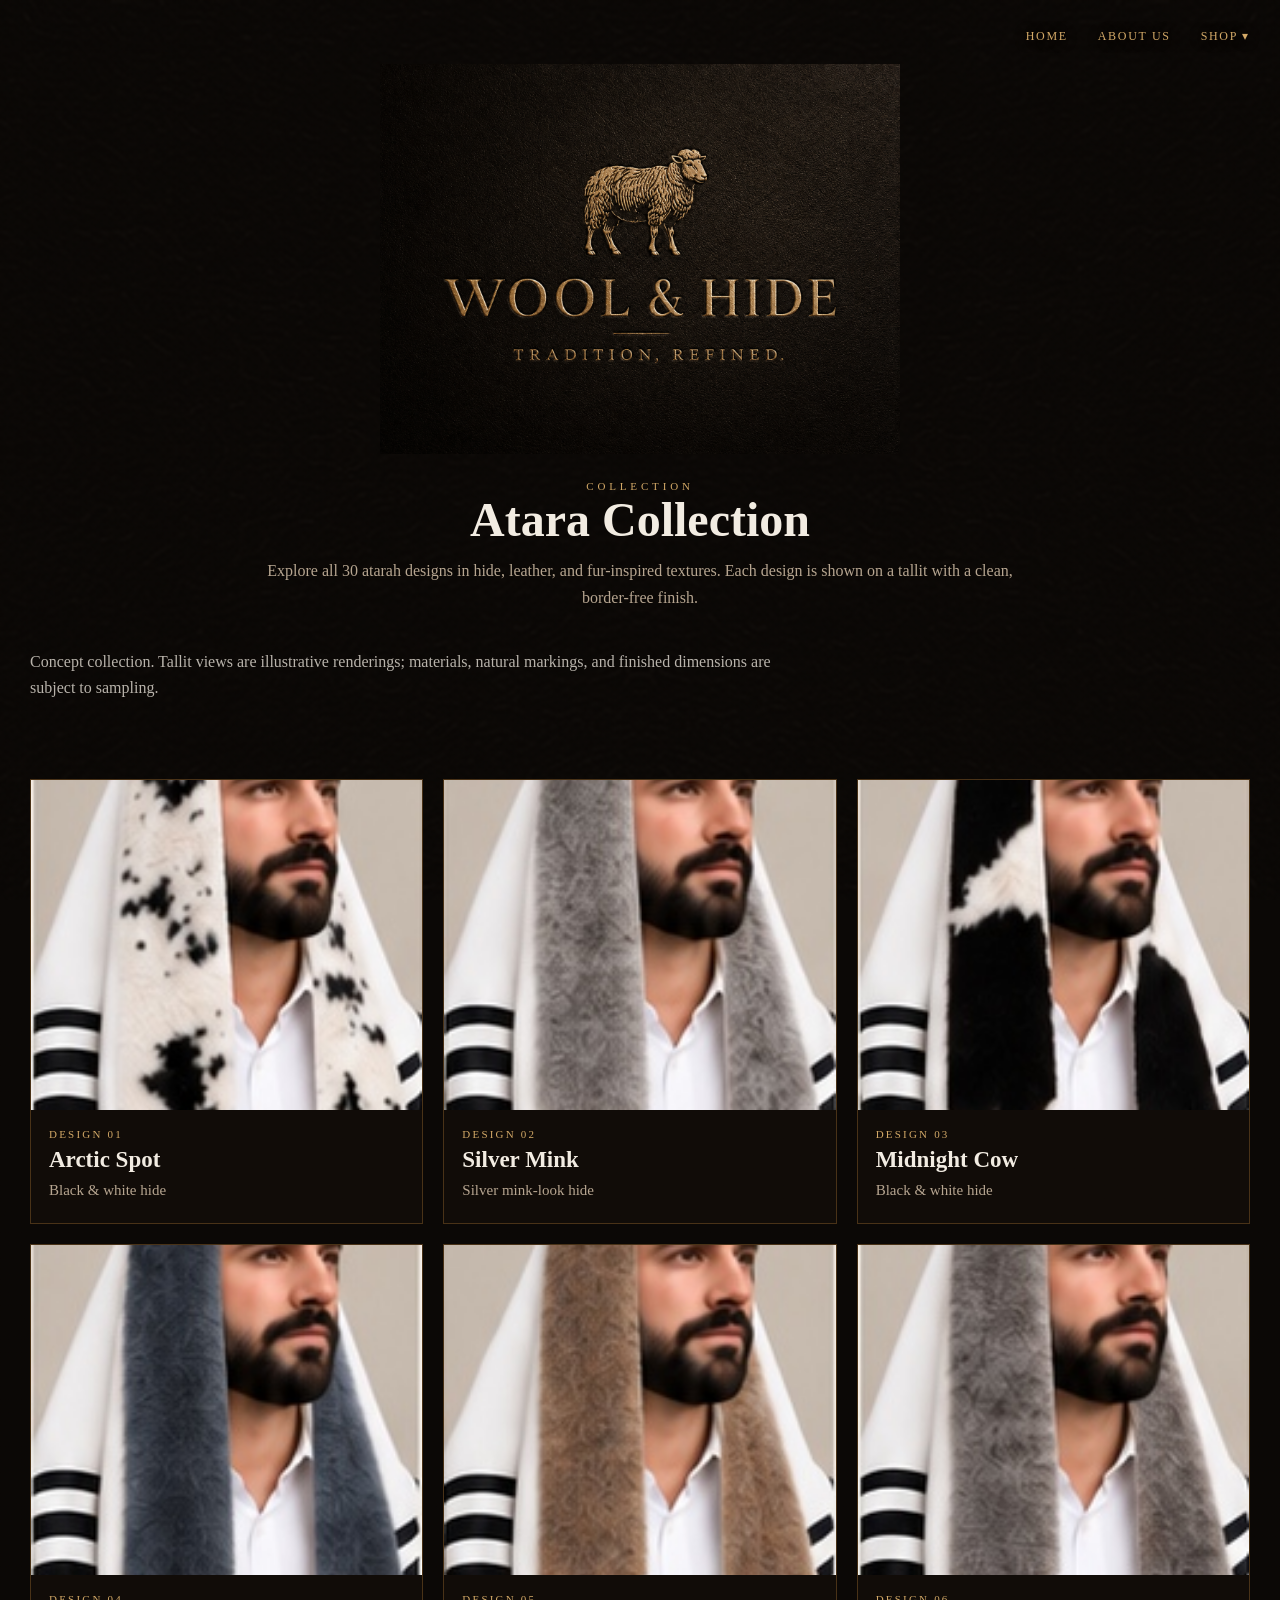
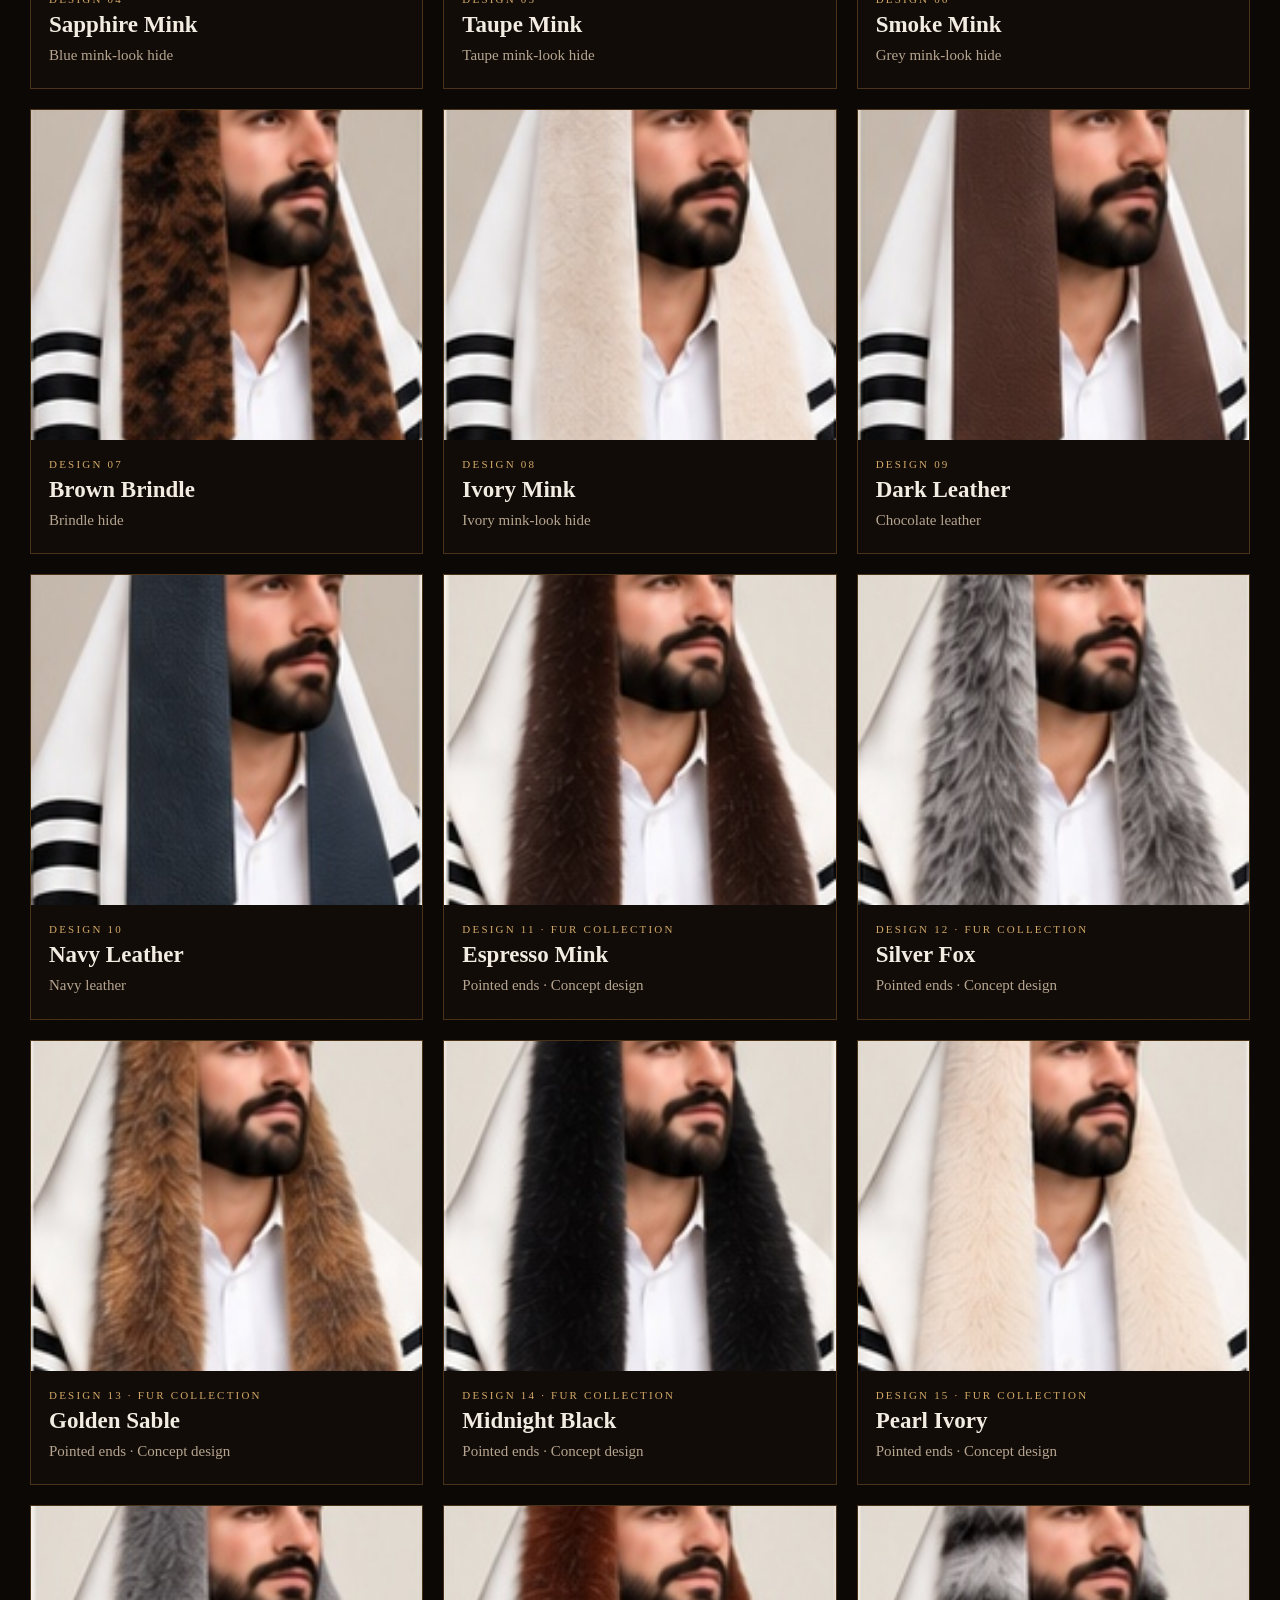
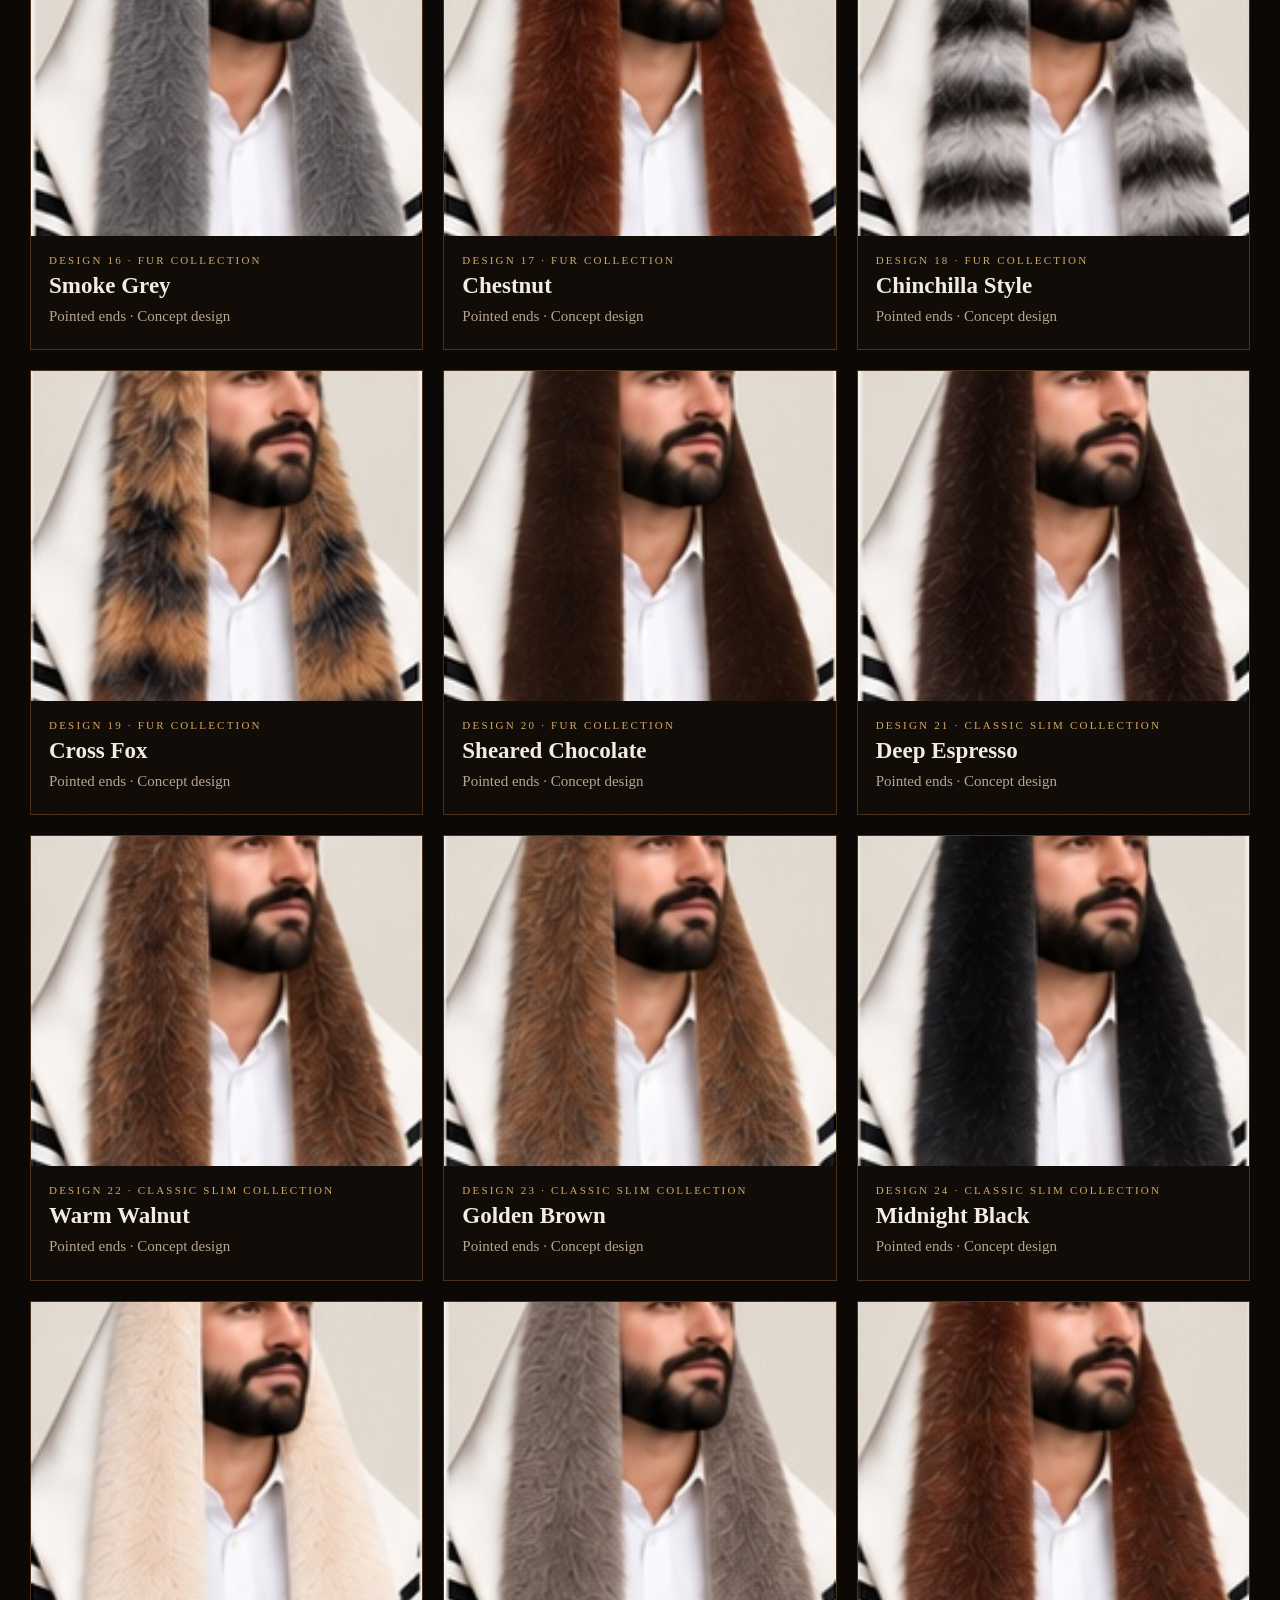
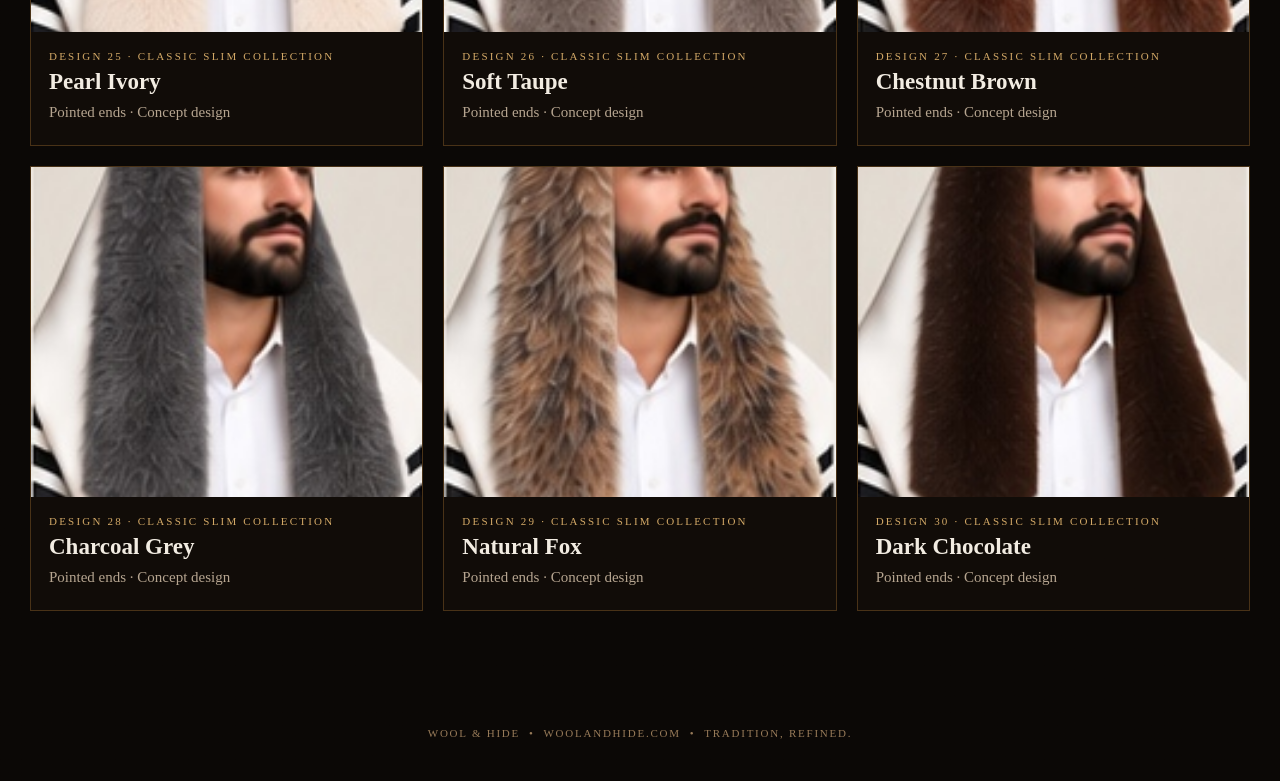
==== commit b192dfa0: "Add files via upload" ====
--- a/ataras.html
+++ b/ataras.html
@@ -1,7 +1,839 @@
 <!DOCTYPE html>
 
 <html><head><meta charset="utf-8"/><meta content="width=device-width,initial-scale=1" name="viewport"/>
-<title>Atara Collection | Wool &amp; Hide</title><link href="styles.css" rel="stylesheet"/></head><body>
+<title>Atara Collection | Wool &amp; Hide</title><style>
+:root{
+  --black:#080706;
+  --black2:#0e0a08;
+  --espresso:#1b110c;
+  --gold:#b37a36;
+  --gold2:#d3a967;
+  --cream:#efe3d2;
+  --muted:#b6a590;
+  --line:rgba(179,122,54,.35);
+  --panel:rgba(19,13,9,.94);
+}
+*{box-sizing:border-box}
+html{scroll-behavior:smooth}
+body{
+  margin:0;color:var(--cream);font-family:Georgia,"Times New Roman",serif;
+  background:
+    linear-gradient(rgba(10,7,5,.18),rgba(7,5,4,.30)),
+    url("[data-uri]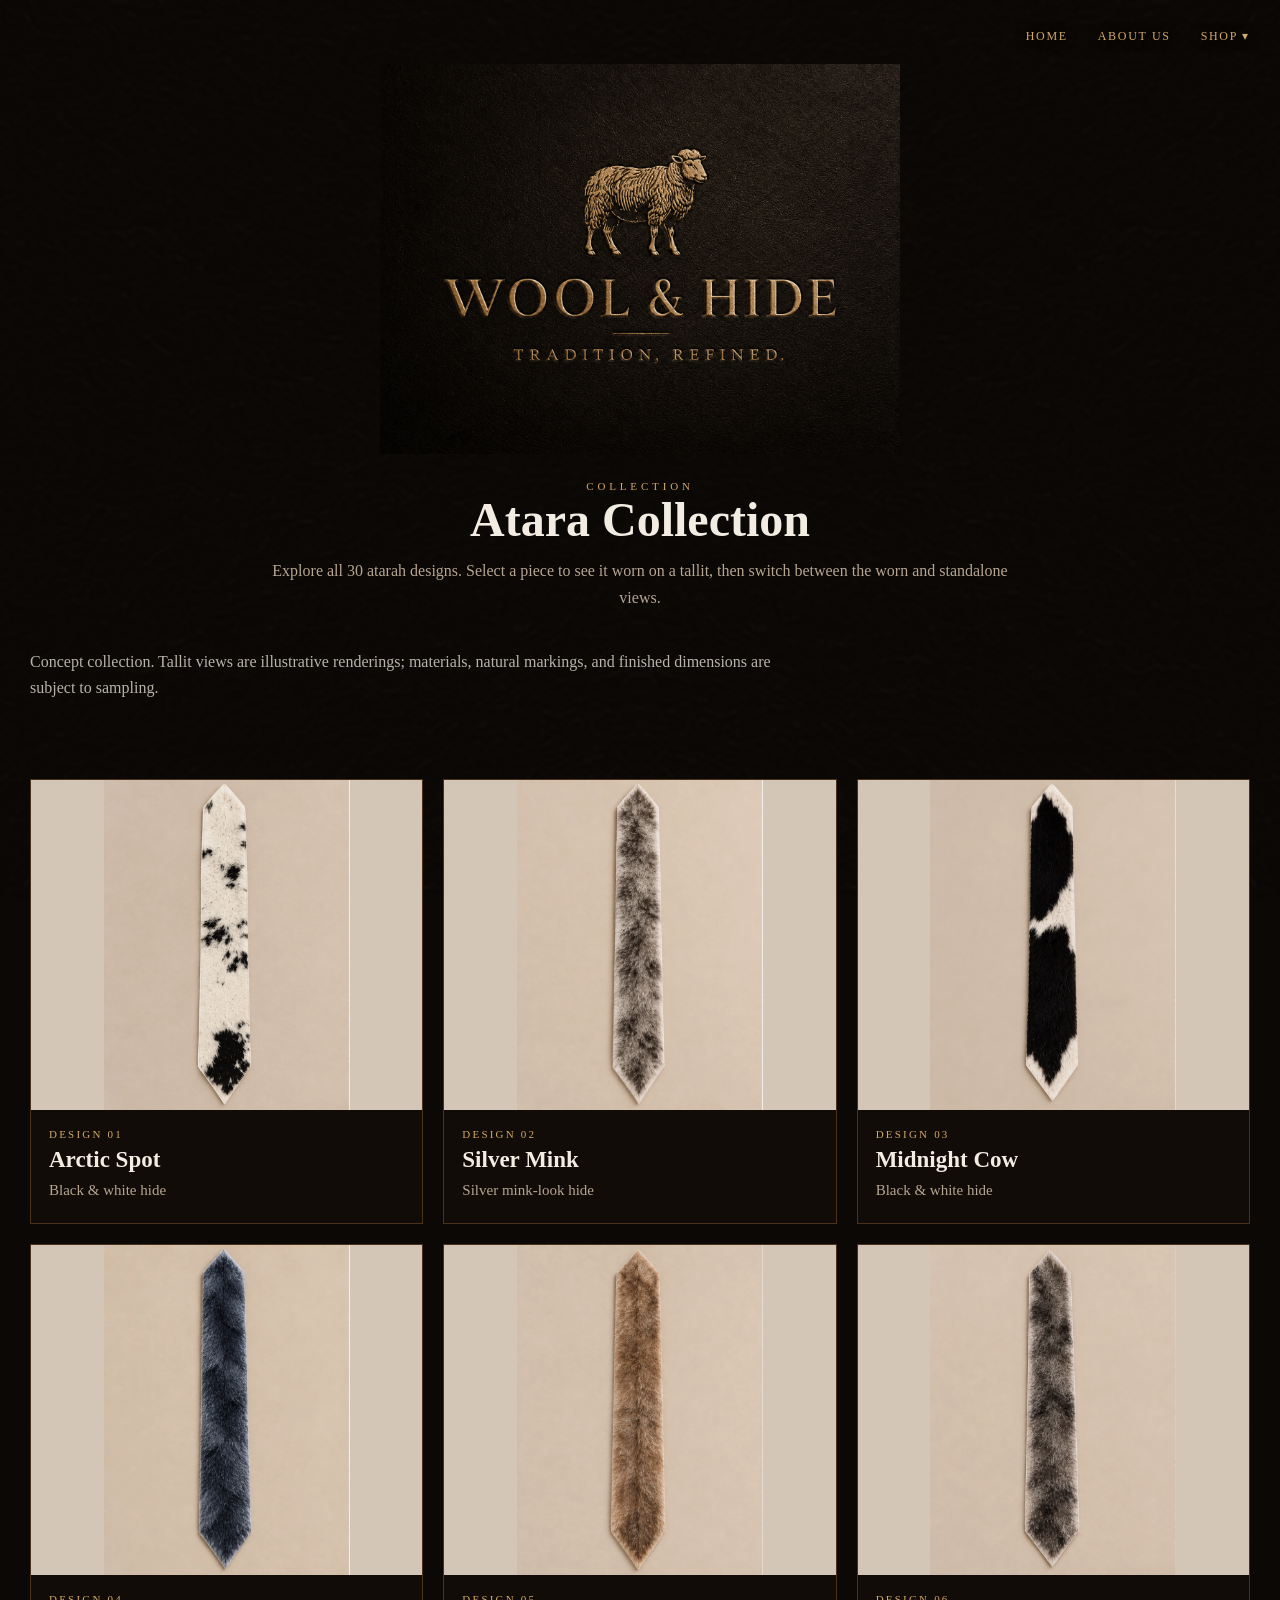
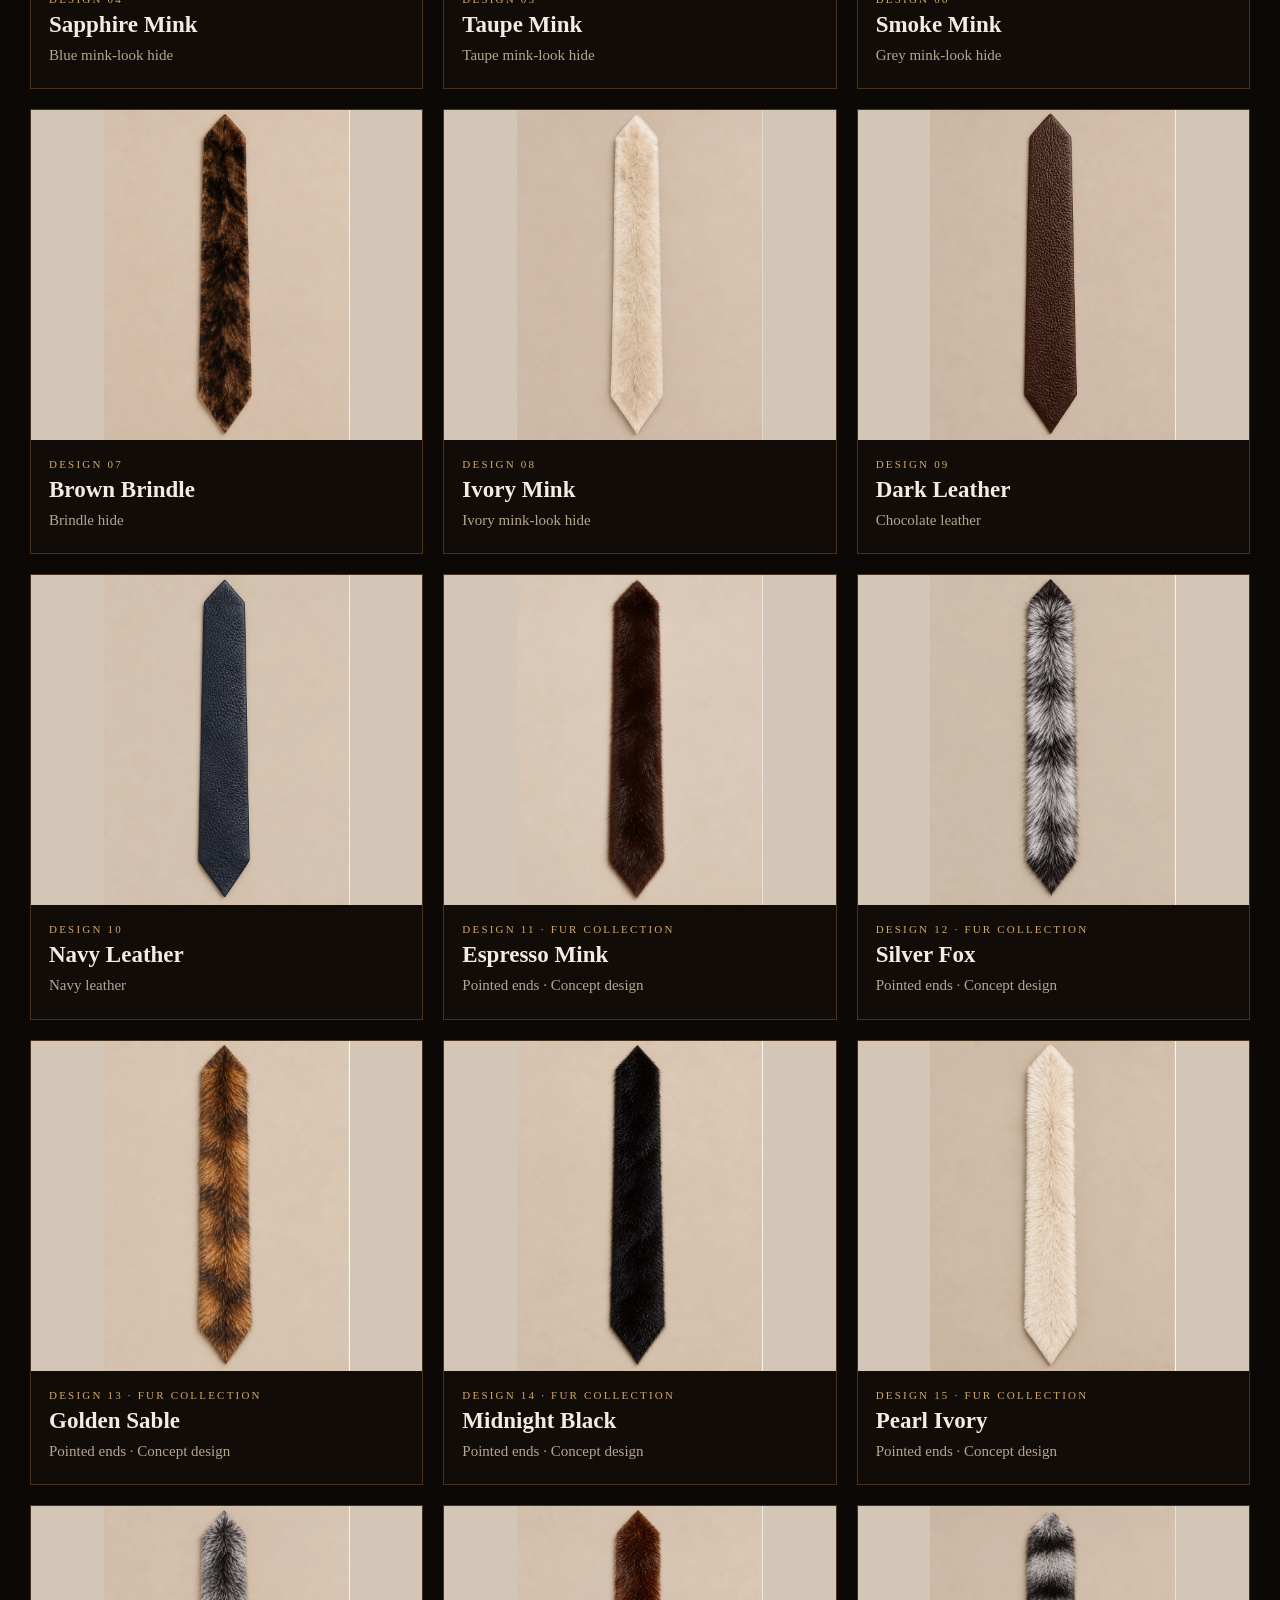
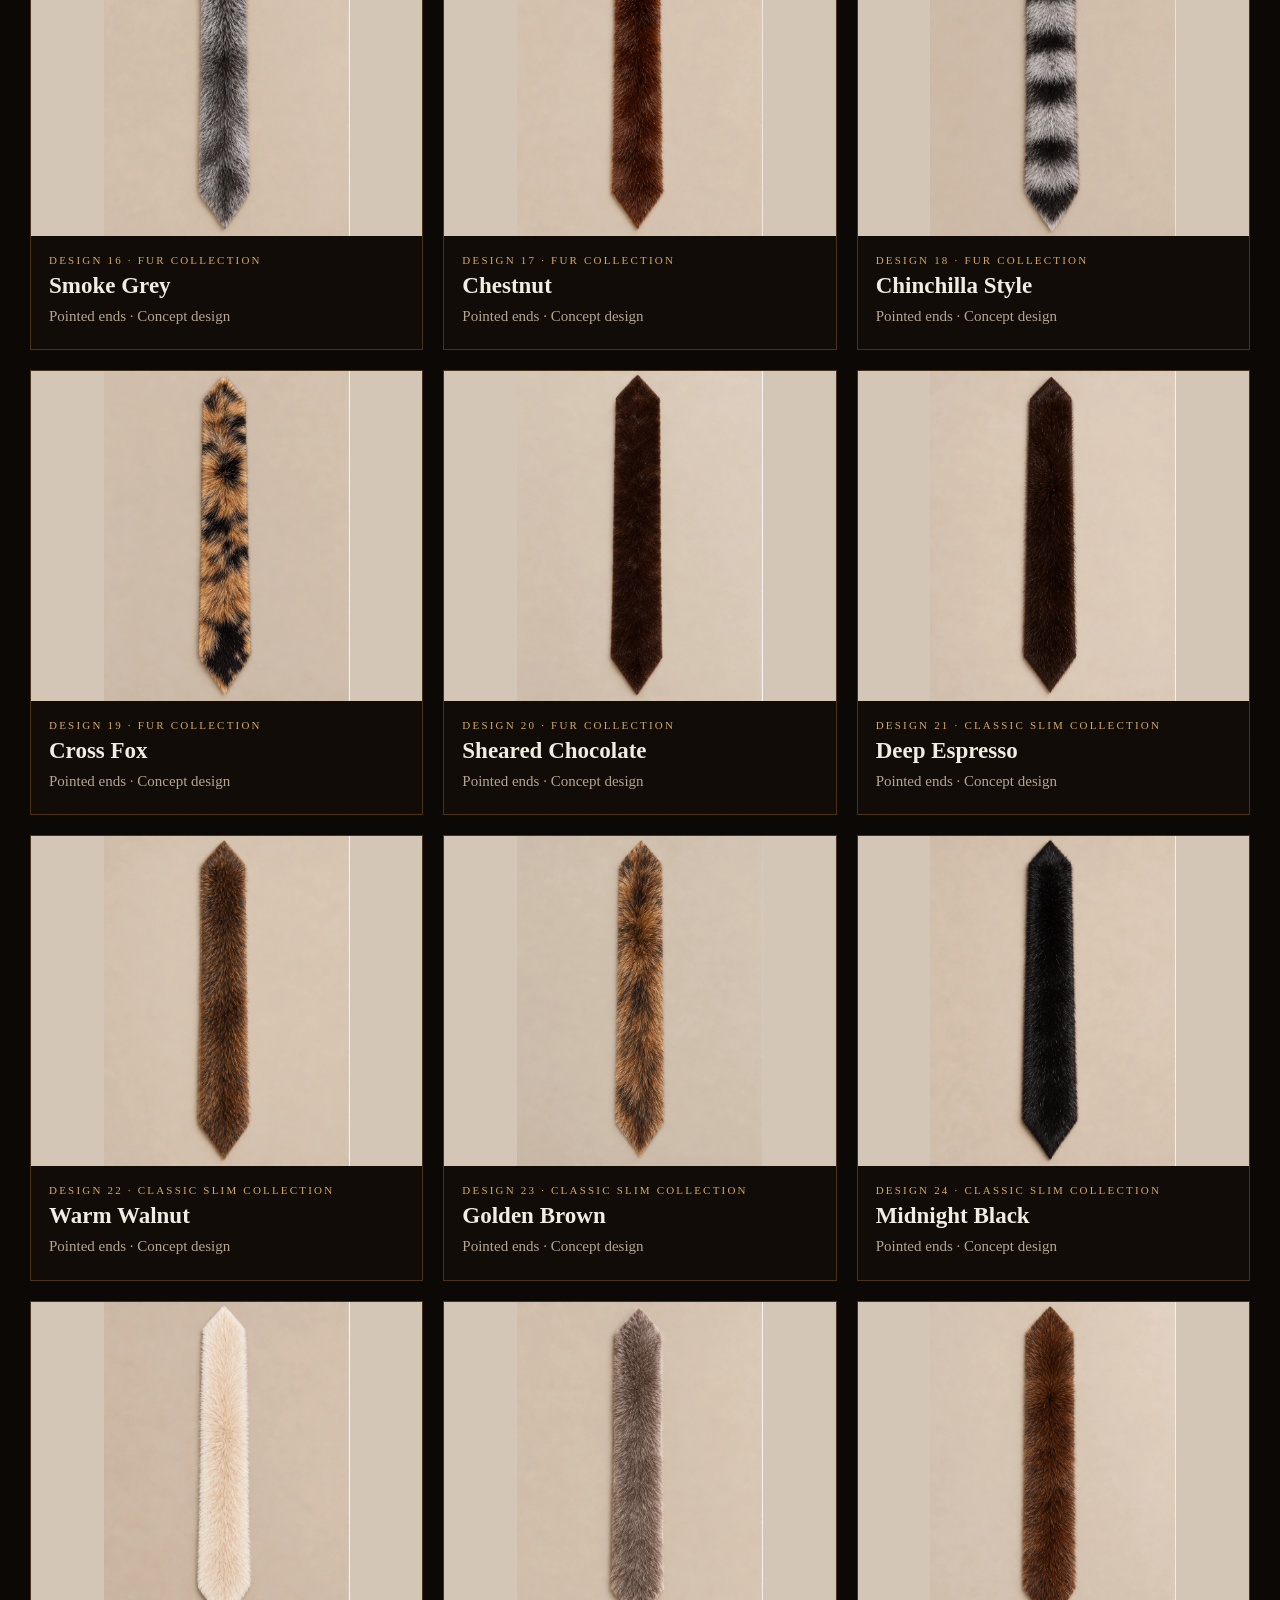
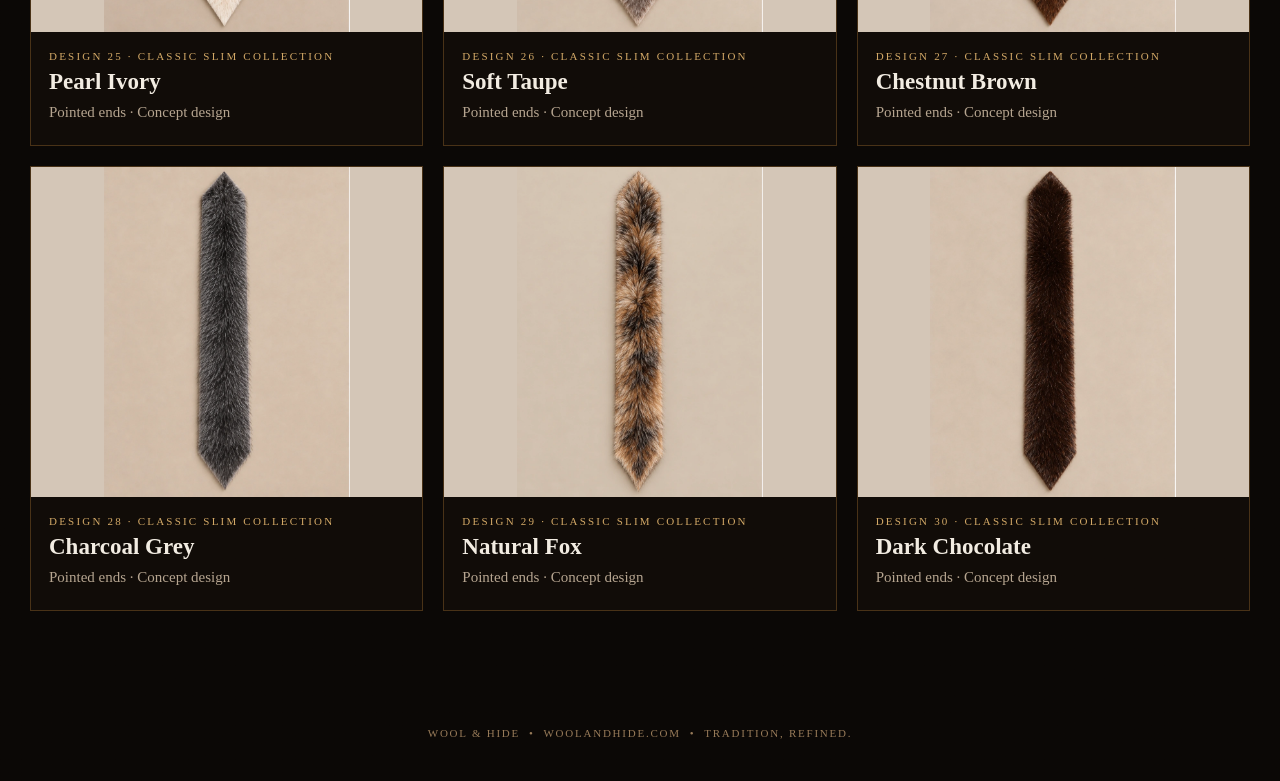
==== commit 9fc4f2d7: "Add files via upload" ====
--- a/ataras.html
+++ b/ataras.html
@@ -833,7 +833,7 @@
 }
 
 .collection-note{max-width:780px;margin:0 0 28px;line-height:1.6;opacity:.75}.product[role="button"]:focus-visible{outline:3px solid #8e704a;outline-offset:5px}
-</style></head><body>
+</style><style>.product>img{object-fit:contain!important;background:#d4c6b7}.modal-image{object-fit:contain!important}</style></head><body>
 <header class="topbar"><div class="shell nav">
 <a class="brand-mini" href="index.html">WOOL &amp; HIDE</a>
 <nav class="nav-right">
@@ -850,28 +850,28 @@
 <a href="tallis-bags.html">Tallis Bags</a>
 </div></div>
 </nav></div></header>
-<section class="page-hero"><div class="shell"><img alt="Wool &amp; Hide" class="logo-small" src="[data-uri]